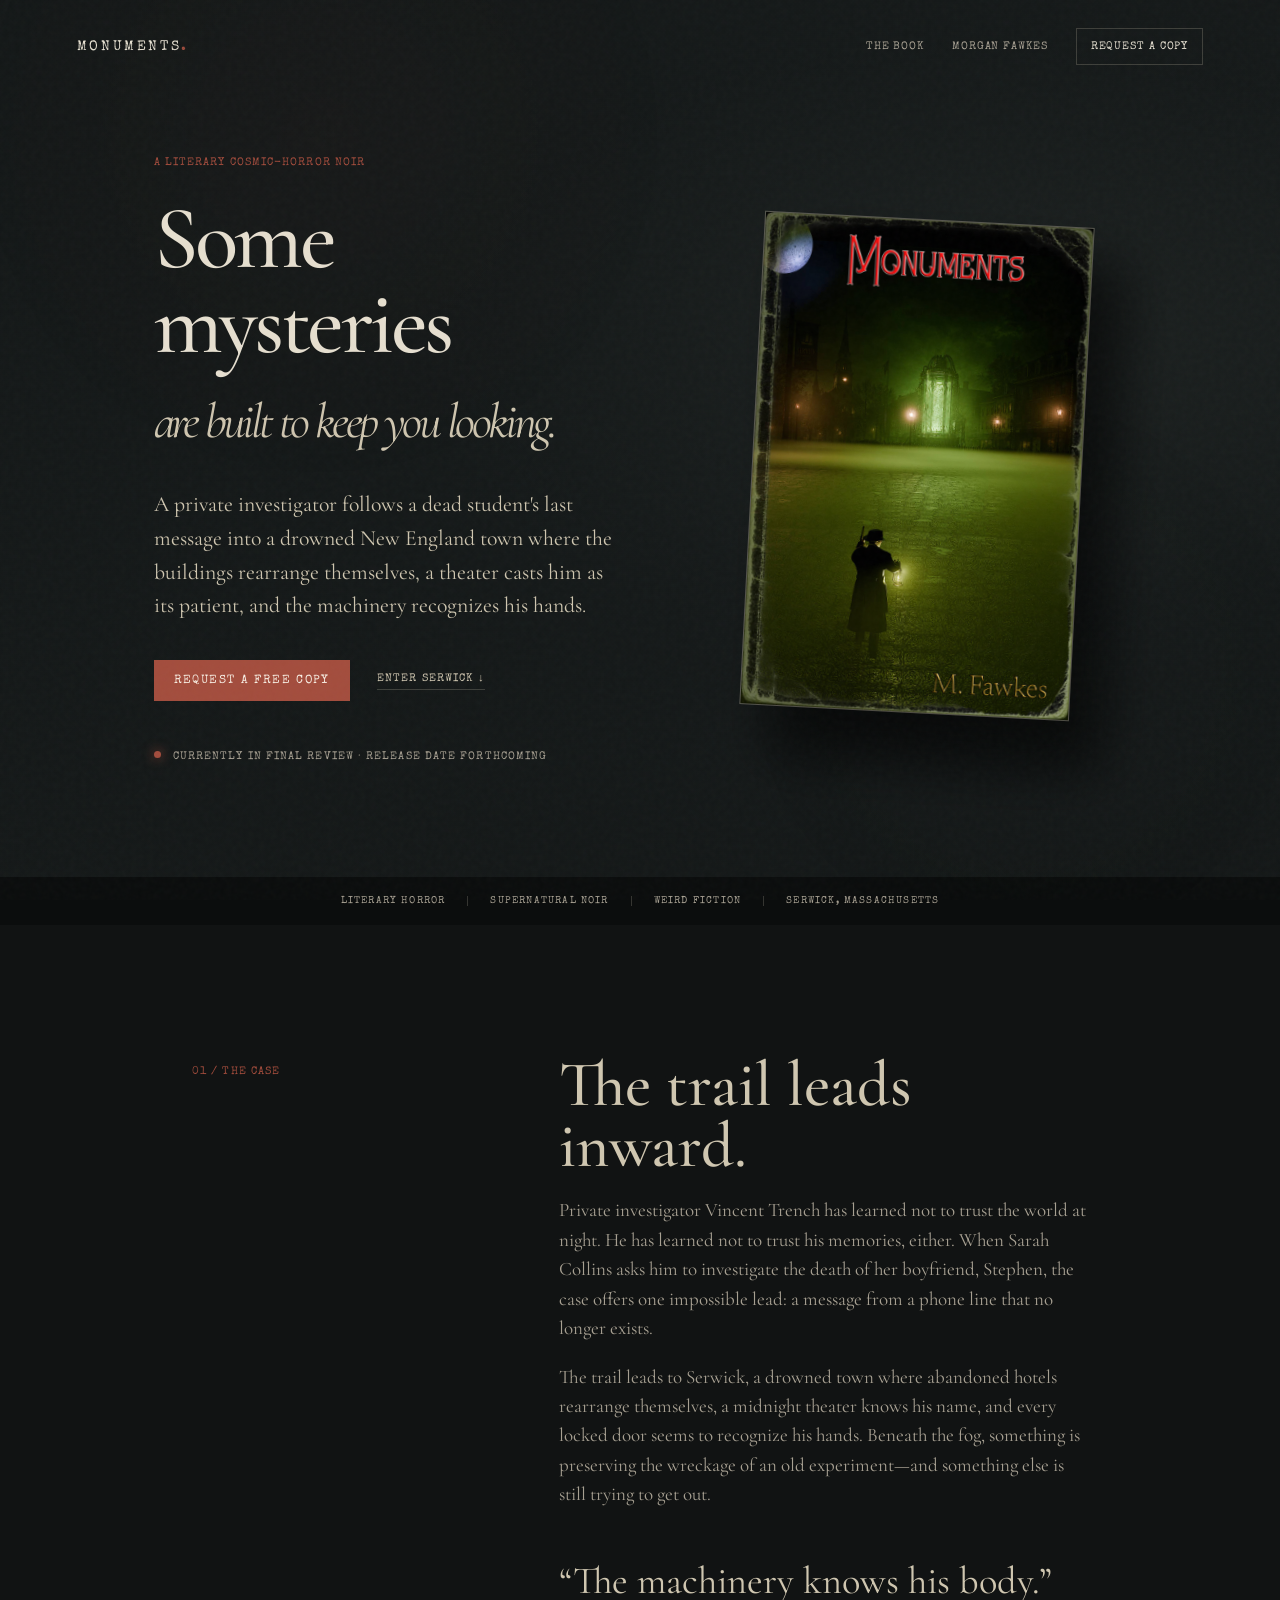
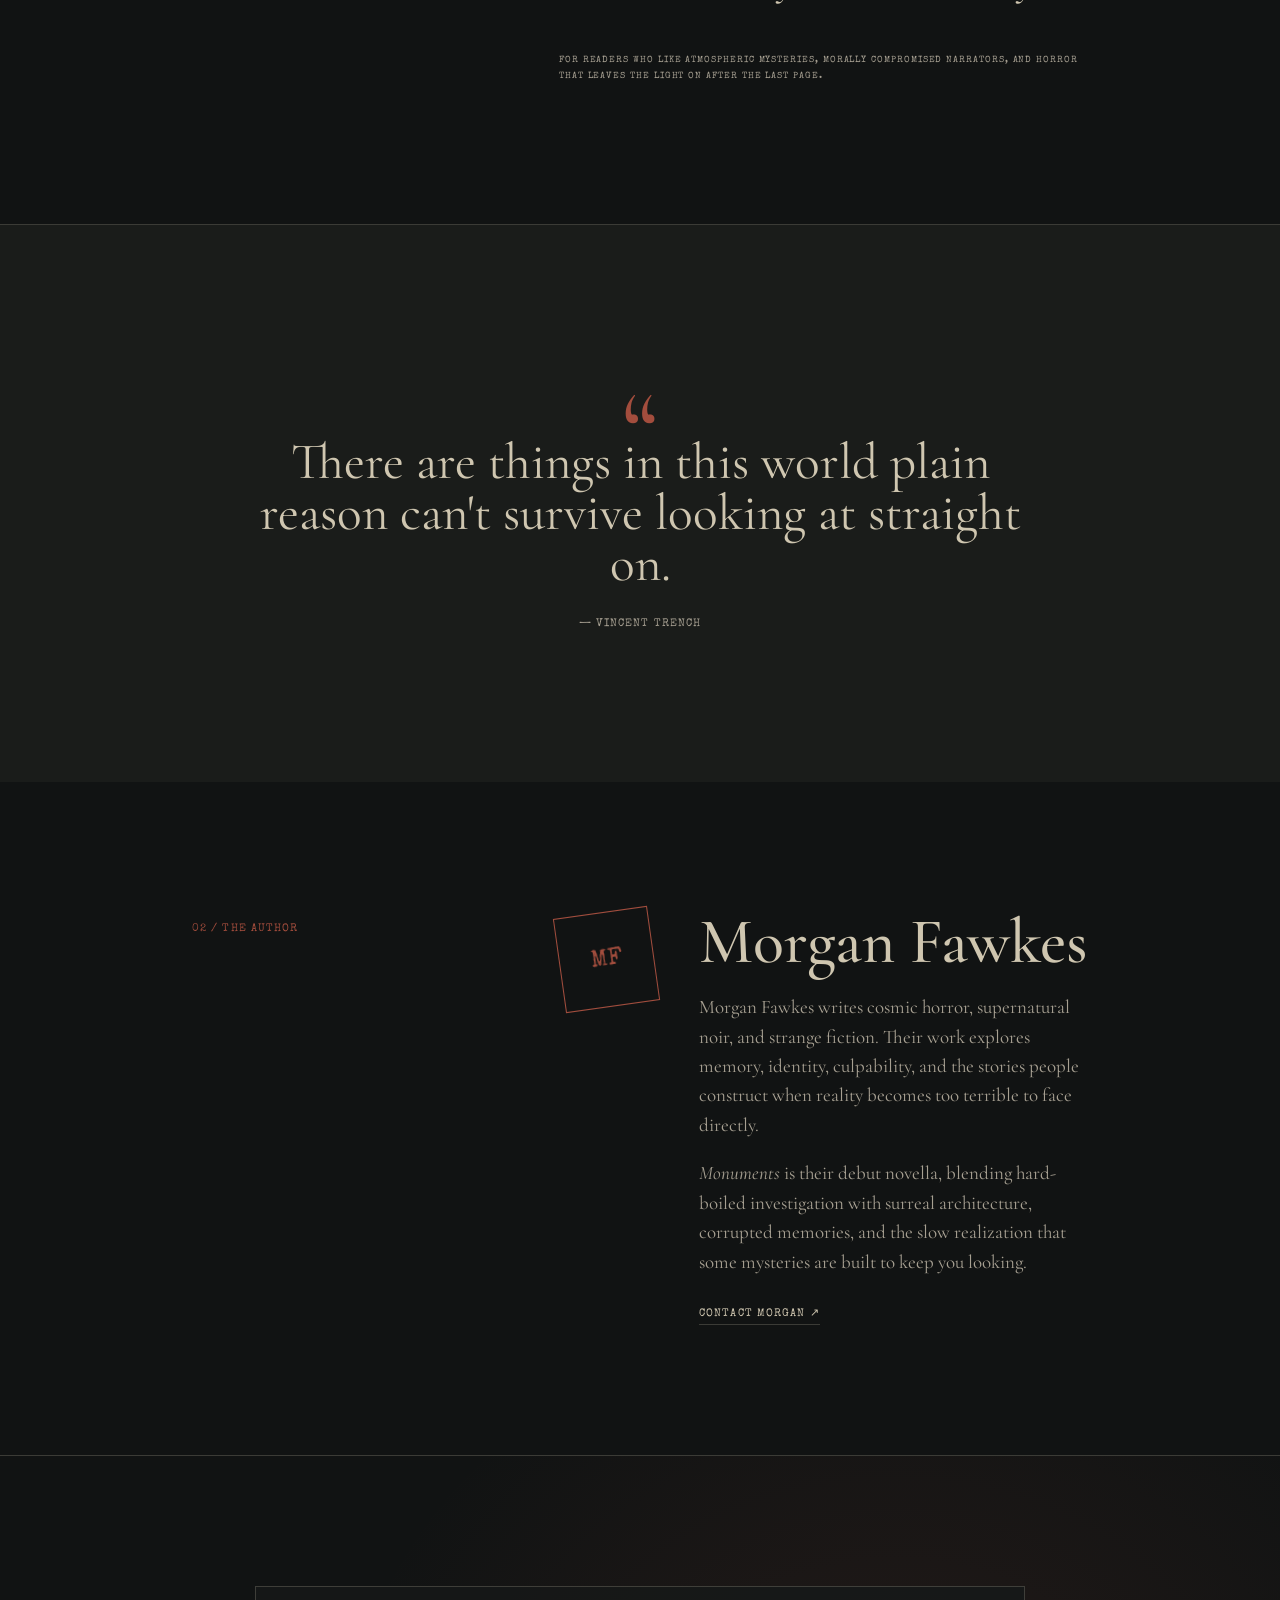
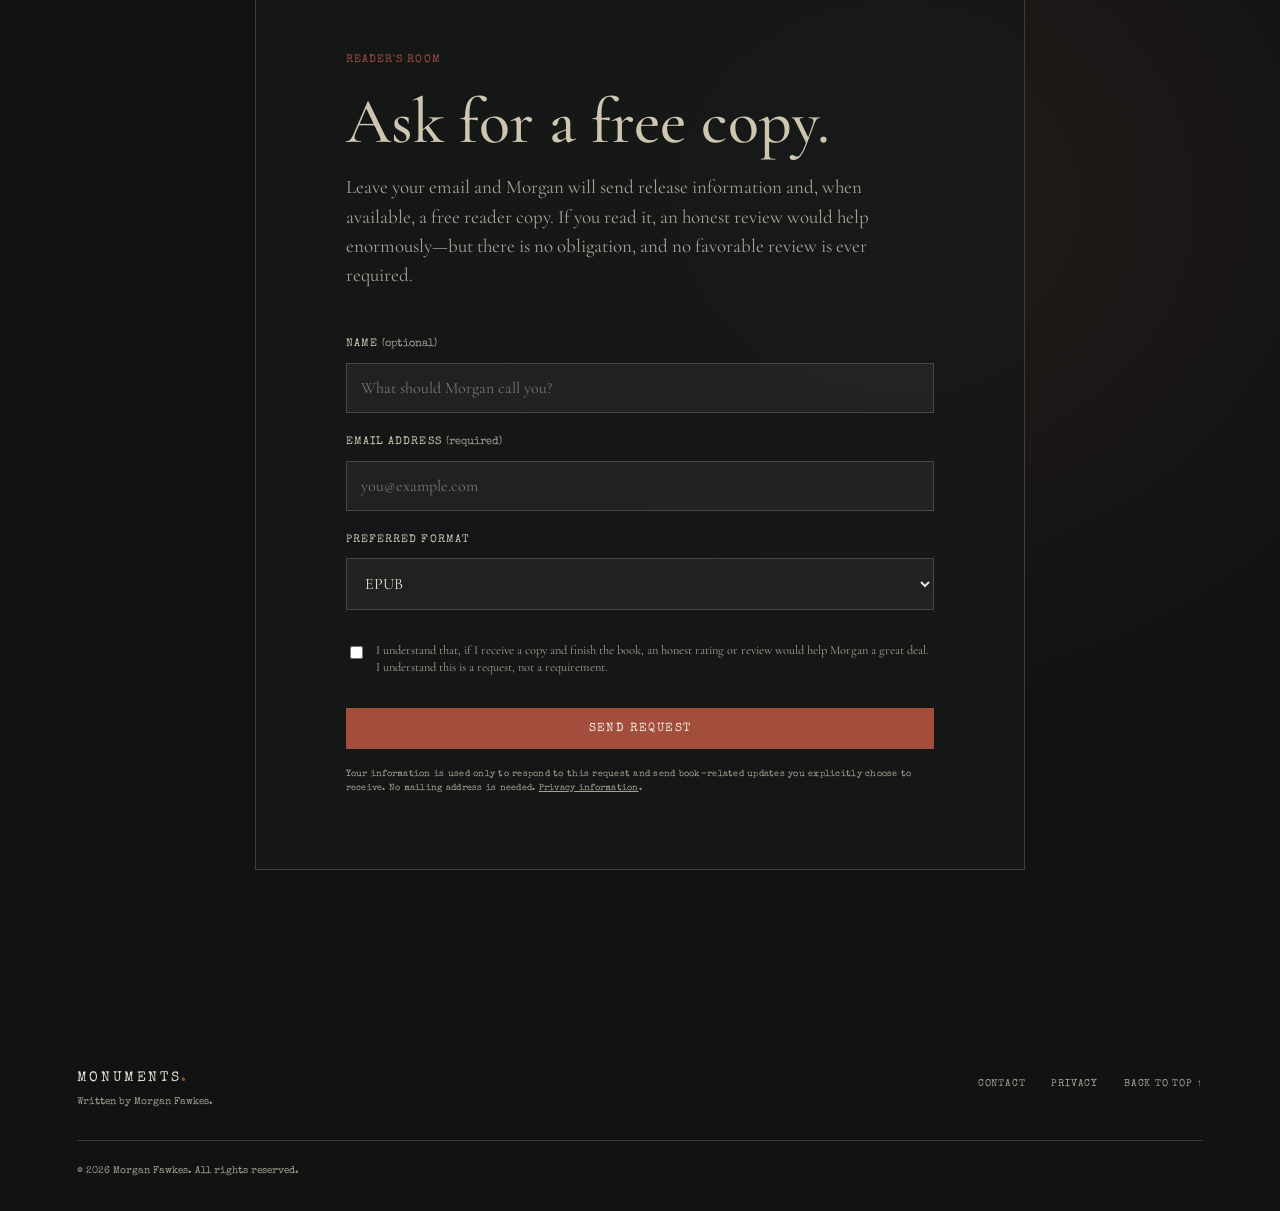
==== index.html @ 9735a394 "Launch Monuments author website with GitHub Pages deployment Add a themed static landing page, reade" ====
<!doctype html>
<html lang="en">
<head>
  <meta charset="utf-8">
  <meta name="viewport" content="width=device-width, initial-scale=1">
  <meta name="description" content="Monuments by Morgan Fawkes — a literary cosmic-horror noir about memory, culpability, and impossible places.">
  <meta name="author" content="Morgan Fawkes">
  <meta property="og:title" content="Monuments — Morgan Fawkes">
  <meta property="og:description" content="Some mysteries are built to keep you looking.">
  <meta property="og:type" content="website">
  <title>Monuments | Morgan Fawkes</title>
  <link rel="preconnect" href="https://fonts.googleapis.com">
  <link rel="preconnect" href="https://fonts.gstatic.com" crossorigin>
  <link href="https://fonts.googleapis.com/css2?family=Cormorant+Garamond:wght@400;500;600;700&family=Special+Elite&display=swap" rel="stylesheet">
  <link rel="stylesheet" href="styles.css">
</head>
<body>
  <div class="grain" aria-hidden="true"></div>
  <header class="site-header">
    <a class="wordmark" href="#top" aria-label="Monuments home">MONUMENTS<span>.</span></a>
    <nav aria-label="Main navigation">
      <a href="#book">The Book</a>
      <a href="#author">Morgan Fawkes</a>
      <a class="nav-cta" href="#copy">Request a Copy</a>
    </nav>
  </header>

  <main id="top">
    <section class="hero" aria-labelledby="hero-title">
      <div class="hero-copy">
        <p class="eyebrow">A literary cosmic-horror noir</p>
        <h1 id="hero-title">Some mysteries<br><em>are built to keep you looking.</em></h1>
        <p class="lede">A private investigator follows a dead student's last message into a drowned New England town where the buildings rearrange themselves, a theater casts him as its patient, and the machinery recognizes his hands.</p>
        <div class="hero-actions">
          <a class="button button-primary" href="#copy">Request a free copy</a>
          <a class="text-link" href="#book">Enter Serwick <span aria-hidden="true">↓</span></a>
        </div>
        <p class="status"><span class="status-dot"></span> Currently in final review · Release date forthcoming</p>
      </div>
      <div class="cover-wrap">
        <div class="cover-shadow"></div>
        <img class="real-cover" src="assets/monuments-cover.jpg" alt="Cover of Monuments by M. Fawkes">
      </div>
    </section>

    <section class="signal-strip" aria-label="Book details">
      <span>Literary horror</span><span>Supernatural noir</span><span>Weird fiction</span><span>Serwick, Massachusetts</span>
    </section>

    <section id="book" class="split-section book-section">
      <div class="section-label">01 / The case</div>
      <div class="section-content">
        <h2>The trail leads inward.</h2>
        <p>Private investigator Vincent Trench has learned not to trust the world at night. He has learned not to trust his memories, either. When Sarah Collins asks him to investigate the death of her boyfriend, Stephen, the case offers one impossible lead: a message from a phone line that no longer exists.</p>
        <p>The trail leads to Serwick, a drowned town where abandoned hotels rearrange themselves, a midnight theater knows his name, and every locked door seems to recognize his hands. Beneath the fog, something is preserving the wreckage of an old experiment—and something else is still trying to get out.</p>
        <blockquote>“The machinery knows his body.”</blockquote>
        <p class="small-note">For readers who like atmospheric mysteries, morally compromised narrators, and horror that leaves the light on after the last page.</p>
      </div>
    </section>

    <section class="quote-section" aria-label="A line from Monuments">
      <div class="quote-mark">“</div>
      <p>There are things in this world plain reason can't survive looking at straight on.</p>
      <div class="quote-credit">— Vincent Trench</div>
    </section>

    <section id="author" class="split-section author-section">
      <div class="section-label">02 / The author</div>
      <div class="section-content author-content">
        <div class="author-stamp" aria-hidden="true">MF</div>
        <div>
          <h2>Morgan Fawkes</h2>
          <p>Morgan Fawkes writes cosmic horror, supernatural noir, and strange fiction. Their work explores memory, identity, culpability, and the stories people construct when reality becomes too terrible to face directly.</p>
          <p><em>Monuments</em> is their debut novella, blending hard-boiled investigation with surreal architecture, corrupted memories, and the slow realization that some mysteries are built to keep you looking.</p>
          <a class="text-link" href="mailto:contact@monumentsbook.win">Contact Morgan <span aria-hidden="true">↗</span></a>
        </div>
      </div>
    </section>

    <section id="copy" class="copy-section" aria-labelledby="copy-title">
      <div class="copy-card">
        <p class="eyebrow">Reader's room</p>
        <h2 id="copy-title">Ask for a free copy.</h2>
        <p>Leave your email and Morgan will send release information and, when available, a free reader copy. If you read it, an honest review would help enormously—but there is no obligation, and no favorable review is ever required.</p>
        <form id="copy-form" action="https://formspree.io/f/mqpaqbje" method="POST">
          <input type="hidden" name="_subject" value="Monuments free copy request">
          <label for="name">Name <span>(optional)</span></label>
          <input id="name" name="name" type="text" autocomplete="name" placeholder="What should Morgan call you?">
          <label for="email">Email address <span>(required)</span></label>
          <input id="email" name="email" type="email" autocomplete="email" placeholder="you@example.com" required>
          <label for="format">Preferred format</label>
          <select id="format" name="preferred_format">
            <option value="epub">EPUB</option>
            <option value="kindle">Kindle/Amazon announcement</option>
            <option value="either">Either is fine</option>
          </select>
          <label class="checkbox-label"><input type="checkbox" name="review_acknowledgement" value="yes" required> <span>I understand that, if I receive a copy and finish the book, an honest rating or review would help Morgan a great deal. I understand this is a request, not a requirement.</span></label>
          <button class="button button-primary" type="submit">Send request</button>
          <p class="form-note">Your information is used only to respond to this request and send book-related updates you explicitly choose to receive. No mailing address is needed. <a href="privacy.html">Privacy information</a>.</p>
          <p class="form-success" id="form-success" role="status" hidden>Request received. Keep an eye on your inbox.</p>
          <p class="form-error" id="form-error" role="alert" hidden>Something went wrong. Please try again or email Morgan directly.</p>
        </form>
      </div>
    </section>
  </main>

  <footer class="site-footer">
    <div><span class="wordmark">MONUMENTS<span>.</span></span><p>Written by Morgan Fawkes.</p></div>
    <div class="footer-links"><a href="mailto:contact@monumentsbook.win">Contact</a><a href="privacy.html">Privacy</a><a href="#top">Back to top ↑</a></div>
    <p class="copyright">© 2026 Morgan Fawkes. All rights reserved.</p>
  </footer>
  <script src="script.js"></script>
</body>
</html>
---- styles.css ----
:root {
  --ink: #e7e1d2;
  --muted: #a7a092;
  --paper: #cfc6b0;
  --night: #111313;
  --deep: #171b1b;
  --rust: #a34d3d;
  --line: rgba(207, 198, 176, .22);
  --serif: 'Cormorant Garamond', Georgia, serif;
  --type: 'Special Elite', 'Courier New', monospace;
}

* { box-sizing: border-box; }
html { scroll-behavior: smooth; }
body { margin: 0; color: var(--ink); background: var(--night); font-family: var(--serif); font-size: 19px; line-height: 1.55; }
body::before { content: ''; position: fixed; inset: 0; pointer-events: none; opacity: .15; background: radial-gradient(circle at 25% 15%, rgba(163,77,61,.18), transparent 32%), radial-gradient(circle at 80% 75%, rgba(134,145,126,.12), transparent 28%); }
.grain { position: fixed; z-index: 5; inset: 0; pointer-events: none; opacity: .035; background-image: url("data:image/svg+xml,%3Csvg viewBox='0 0 180 180' xmlns='http://www.w3.org/2000/svg'%3E%3Cfilter id='n'%3E%3CfeTurbulence type='fractalNoise' baseFrequency='.9' numOctaves='3' stitchTiles='stitch'/%3E%3C/filter%3E%3Crect width='100%25' height='100%25' filter='url(%23n)' opacity='.75'/%3E%3C/svg%3E"); }
.site-header { position: absolute; z-index: 2; top: 0; left: 0; right: 0; display: flex; justify-content: space-between; align-items: center; padding: 28px 6vw; }
.wordmark { color: var(--ink); font-family: var(--type); font-size: .9rem; letter-spacing: .18em; text-decoration: none; }
.wordmark span { color: var(--rust); }
nav { display: flex; align-items: center; gap: 28px; font-family: var(--type); font-size: .7rem; letter-spacing: .08em; text-transform: uppercase; }
a { color: inherit; }
nav a, .footer-links a { text-decoration: none; color: var(--muted); transition: color .2s ease; }
nav a:hover, .footer-links a:hover, .text-link:hover { color: var(--ink); }
.nav-cta { border: 1px solid var(--line); padding: 9px 14px; color: var(--ink) !important; }
.hero { min-height: 780px; display: grid; grid-template-columns: 1.05fr .95fr; align-items: center; gap: 7vw; padding: 155px 12vw 100px; background: linear-gradient(110deg, rgba(21,25,25,.98), rgba(21,25,25,.78)), radial-gradient(ellipse at 75% 38%, #48504a 0%, #171b1b 38%, #111313 72%); }
.hero-copy { max-width: 680px; }
.eyebrow, .section-label, .status, .cover-top, .cover-author, .quote-credit, .small-note, label, .form-note { font-family: var(--type); text-transform: uppercase; letter-spacing: .1em; font-size: .68rem; }
.eyebrow { color: var(--rust); margin: 0 0 24px; }
h1, h2 { font-weight: 500; line-height: .95; margin: 0; }
h1 { font-size: clamp(3.8rem, 7vw, 7.5rem); letter-spacing: -.04em; }
h1 em { color: var(--paper); font-size: .55em; display: inline-block; margin-top: .2em; font-weight: 400; }
.lede { color: var(--paper); font-size: clamp(1.15rem, 1.7vw, 1.42rem); max-width: 590px; margin: 37px 0; }
.hero-actions { display: flex; gap: 27px; align-items: center; }
.button { display: inline-block; border: 0; cursor: pointer; font: .72rem var(--type); letter-spacing: .12em; text-transform: uppercase; padding: 15px 20px; text-decoration: none; transition: transform .2s, background .2s; }
.button:hover { transform: translateY(-2px); }
.button-primary { background: var(--rust); color: #f8eee3; }
.button-primary:hover { background: #bd5c49; }
.text-link { color: var(--paper); font: .7rem var(--type); letter-spacing: .1em; text-decoration: none; text-transform: uppercase; border-bottom: 1px solid var(--line); padding-bottom: 5px; }
.status { color: var(--muted); margin-top: 48px; }
.status-dot { width: 7px; height: 7px; display: inline-block; margin: 0 8px 1px 0; border-radius: 50%; background: var(--rust); box-shadow: 0 0 12px var(--rust); }
.cover-wrap { position: relative; justify-self: center; width: min(330px, 80%); transform: rotate(3deg); }
.cover-shadow { position: absolute; inset: 7% -10% -10% 10%; background: #000; filter: blur(28px); opacity: .65; }
.real-cover { position: relative; display: block; width: 100%; height: auto; border: 1px solid rgba(207,198,176,.35); box-shadow: inset 0 0 0 7px rgba(17,19,19,.32); }
.book-cover { position: relative; aspect-ratio: 2 / 3; display: flex; flex-direction: column; align-items: center; padding: 34px 20px; overflow: hidden; color: #bfb39b; background: linear-gradient(160deg, #434d47, #111616 55%, #191212); border: 1px solid rgba(207,198,176,.35); box-shadow: inset 0 0 0 7px rgba(17,19,19,.32); }
.cover-top { font-size: .48rem; color: #a99c82; text-align: center; }
.cover-symbol { position: relative; width: 54%; aspect-ratio: 1; margin: auto; opacity: .75; }
.cover-symbol::before, .cover-symbol::after, .cover-symbol span, .cover-symbol i, .cover-symbol b { content: ''; position: absolute; display: block; border: 1px solid #a34d3d; }
.cover-symbol::before { width: 70%; height: 70%; top: 12%; left: 15%; transform: rotate(45deg); }
.cover-symbol::after { width: 84%; height: 26%; top: 38%; left: 8%; transform: rotate(-33deg); }
.cover-symbol span { width: 15%; height: 112%; left: 42%; top: -5%; transform: rotate(25deg); }
.cover-symbol i { width: 52%; height: 1px; left: 24%; top: 50%; transform: rotate(71deg); }
.cover-symbol b { width: 10%; height: 10%; border-radius: 50%; left: 43%; top: 44%; background: #a34d3d; }
.cover-title { font-family: var(--type); font-size: clamp(1.45rem, 4vw, 2rem); letter-spacing: .15em; text-align: center; }
.cover-rule { width: 54%; border-top: 1px solid #a34d3d; margin: 17px 0; }
.cover-author { font-size: .58rem; }
.signal-strip { display: flex; flex-wrap: wrap; justify-content: center; gap: 0; padding: 19px 6vw; color: var(--muted); background: #0b0d0d; font: .62rem var(--type); letter-spacing: .12em; text-transform: uppercase; }
.signal-strip span { padding: 0 22px; border-right: 1px solid var(--line); }
.signal-strip span:last-child { border: 0; }
.split-section { display: grid; grid-template-columns: 1fr 2fr; gap: 8vw; padding: 130px 15vw; border-bottom: 1px solid var(--line); }
.section-label { color: var(--rust); padding-top: 9px; }
h2 { font-size: clamp(2.8rem, 5vw, 5.4rem); color: var(--paper); }
.section-content { max-width: 720px; }
.section-content p { color: var(--muted); max-width: 650px; }
blockquote { color: var(--paper); font-size: clamp(1.7rem, 3vw, 3rem); line-height: 1.05; margin: 52px 0; max-width: 620px; }
.small-note { color: var(--muted) !important; font-size: .58rem !important; line-height: 1.7; }
.quote-section { padding: 150px 20vw; text-align: center; background: #1a1c1a; }
.quote-mark { color: var(--rust); font-size: 7rem; height: 62px; line-height: 1; }
.quote-section p { max-width: 800px; margin: 0 auto 25px; color: var(--paper); font-size: clamp(2rem, 4vw, 4rem); line-height: 1; }
.quote-credit { color: var(--muted); }
.author-content { display: flex; gap: 45px; align-items: flex-start; }
.author-stamp { flex: 0 0 auto; width: 95px; height: 95px; border: 1px solid var(--rust); color: var(--rust); display: grid; place-items: center; font: 1.5rem var(--type); transform: rotate(-8deg); }
.copy-section { padding: 130px 15vw; background: radial-gradient(ellipse at 70% 30%, rgba(163,77,61,.13), transparent 45%); }
.copy-card { max-width: 770px; margin: auto; padding: 65px clamp(25px, 7vw, 90px); border: 1px solid var(--line); background: rgba(22,25,25,.84); }
.copy-card > p:not(.eyebrow) { color: var(--muted); }
form { display: grid; gap: 10px; margin-top: 35px; }
label { color: var(--paper); margin-top: 11px; }
label span { color: var(--muted); text-transform: none; letter-spacing: 0; }
input, select { width: 100%; padding: 14px; border: 1px solid var(--line); color: var(--ink); background: rgba(207,198,176,.06); font: 1rem var(--serif); }
input:focus, select:focus { outline: 2px solid var(--rust); outline-offset: 2px; }
.checkbox-label { display: flex; gap: 10px; align-items: flex-start; margin: 22px 0; font: .78rem var(--serif); line-height: 1.35; letter-spacing: 0; text-transform: none; color: var(--muted); }
.checkbox-label input { width: auto; margin-top: 4px; accent-color: var(--rust); }
.form-note { color: var(--muted); font-size: .54rem; text-transform: none; letter-spacing: .03em; line-height: 1.6; }
.form-success { color: #a5c39e; }
.form-error { color: #dc8877; }
.site-footer { display: grid; grid-template-columns: 1fr auto; gap: 25px; padding: 60px 6vw 35px; color: var(--muted); }
.site-footer p { margin: 8px 0 0; font: .62rem var(--type); }
.footer-links { display: flex; gap: 26px; align-items: center; font: .62rem var(--type); text-transform: uppercase; letter-spacing: .08em; }
.copyright { grid-column: 1 / -1; padding-top: 25px; border-top: 1px solid var(--line); }
@media (max-width: 760px) { body { font-size: 17px; } .site-header { padding: 23px 6vw; } nav a:not(.nav-cta) { display: none; } .hero { display: flex; flex-direction: column; align-items: flex-start; padding: 130px 8vw 80px; min-height: 0; } .hero-copy { order: 1; } .cover-wrap { order: 2; align-self: center; width: min(280px, 75%); margin-top: 45px; } .hero-actions { align-items: flex-start; flex-direction: column; } .signal-strip { gap: 13px 0; } .signal-strip span { padding: 0 12px; } .split-section { display: block; padding: 80px 9vw; } .section-label { margin-bottom: 35px; } .quote-section { padding: 100px 9vw; } .author-content { gap: 25px; } .copy-section { padding: 80px 7vw; } .copy-card { padding: 45px 22px; } .site-footer { display: block; } .footer-links { margin-top: 30px; } .copyright { margin-top: 30px !important; } }
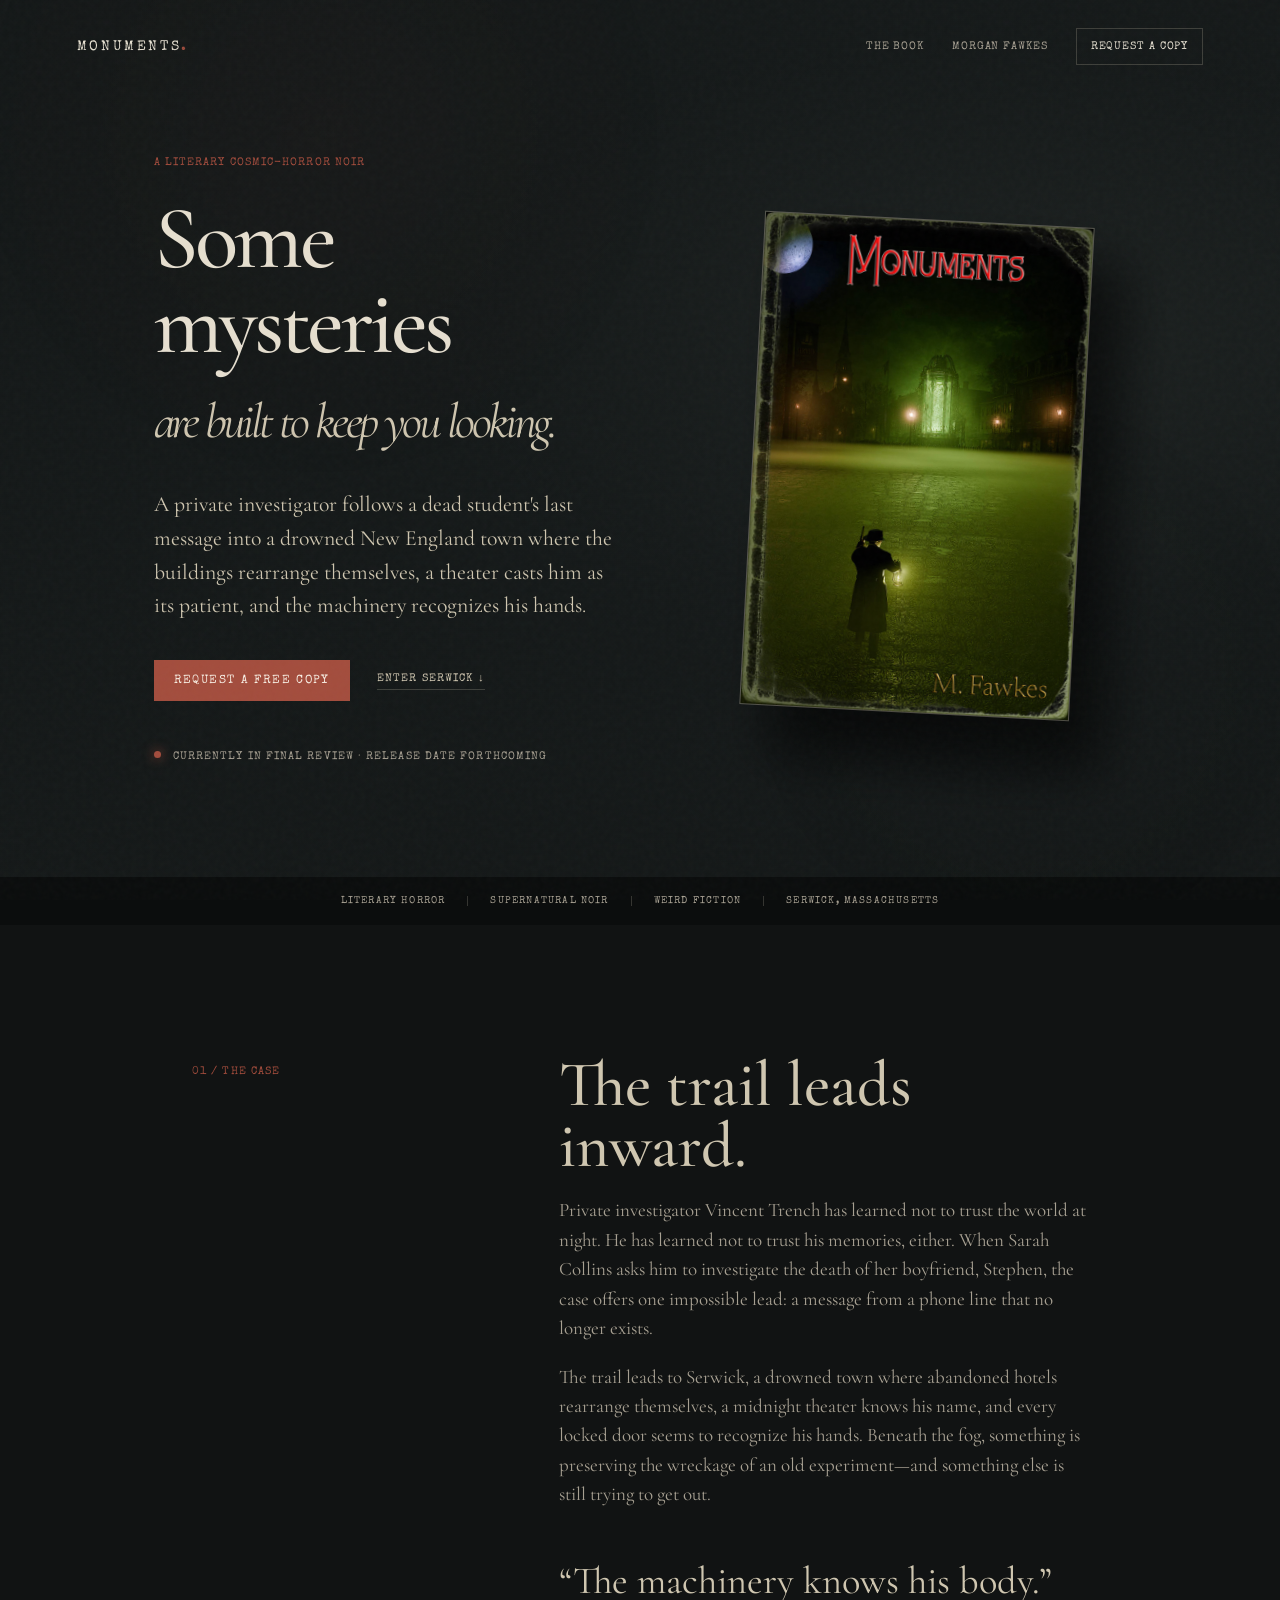
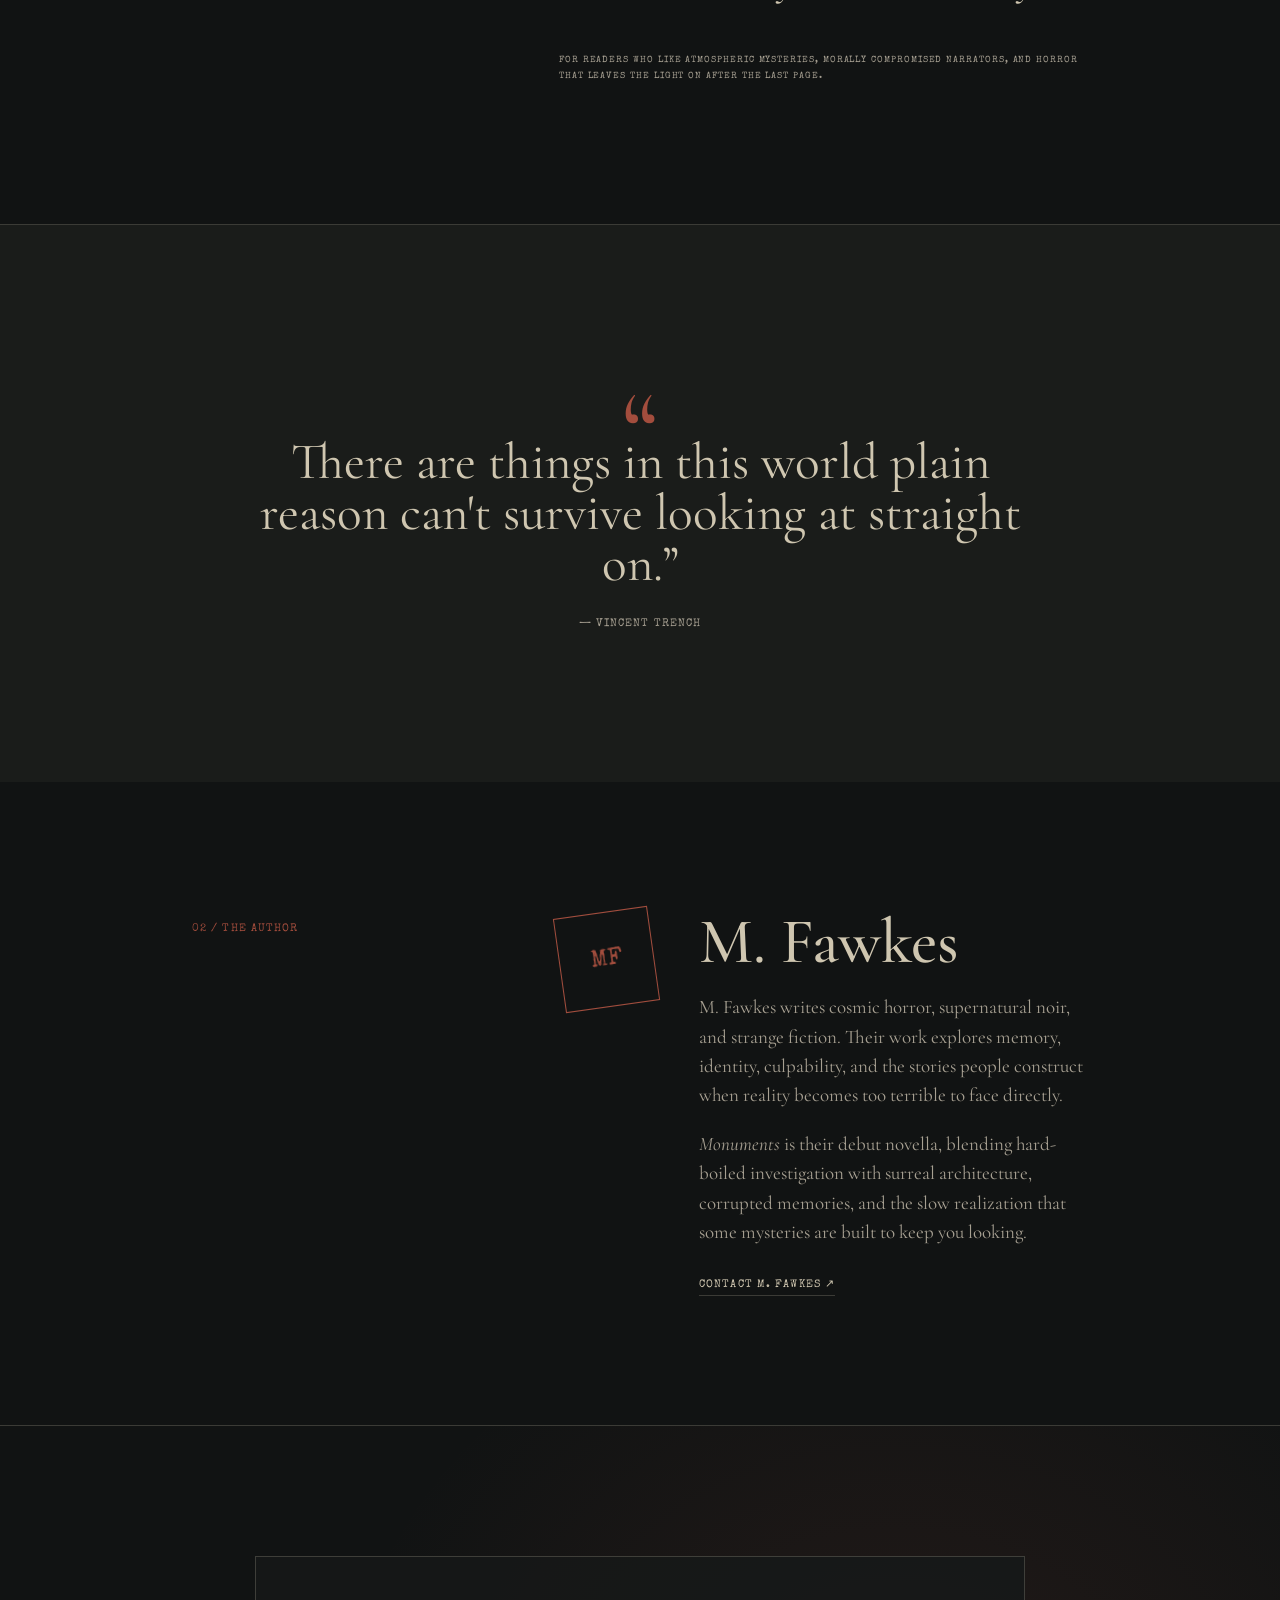
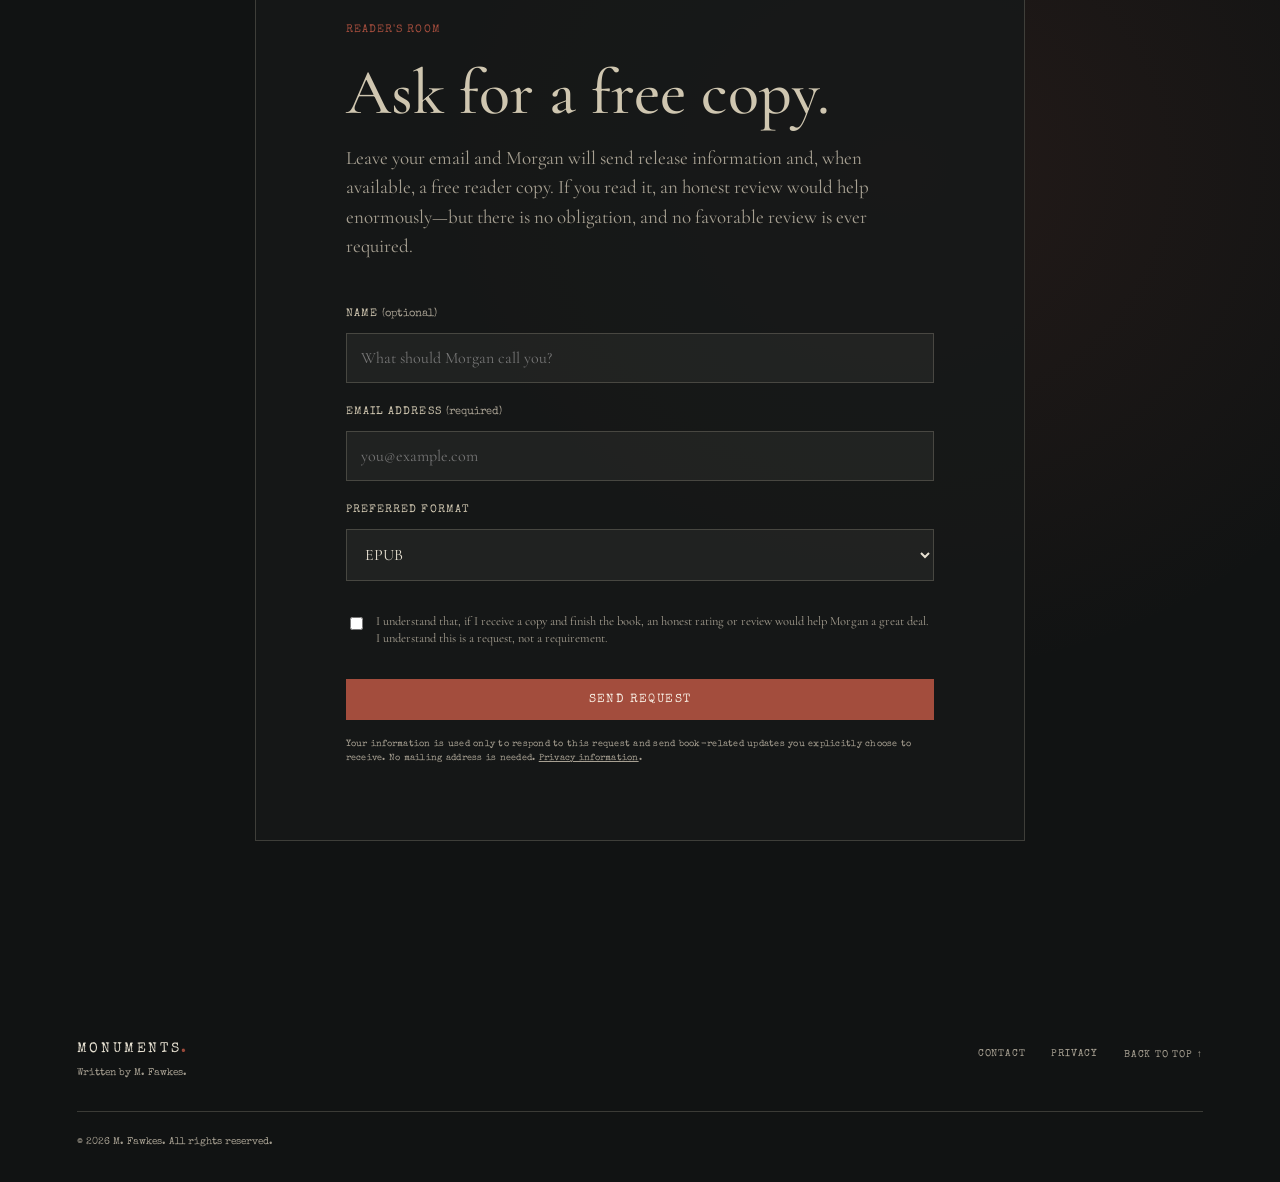
==== commit 724fa8f5: "Align site branding with M. Fawkes and finalize contact metadata Use the chosen public pen name cons" ====
--- a/index.html
+++ b/index.html
@@ -4,11 +4,14 @@
   <meta charset="utf-8">
   <meta name="viewport" content="width=device-width, initial-scale=1">
   <meta name="description" content="Monuments by Morgan Fawkes — a literary cosmic-horror noir about memory, culpability, and impossible places.">
-  <meta name="author" content="Morgan Fawkes">
+  <meta name="author" content="M. Fawkes">
   <meta property="og:title" content="Monuments — Morgan Fawkes">
   <meta property="og:description" content="Some mysteries are built to keep you looking.">
   <meta property="og:type" content="website">
-  <title>Monuments | Morgan Fawkes</title>
+  <meta property="og:image" content="https://monumentsbook.win/assets/monuments-cover.jpg">
+  <meta name="twitter:card" content="summary_large_image">
+  <meta name="twitter:image" content="https://monumentsbook.win/assets/monuments-cover.jpg">
+  <title>Monuments | M. Fawkes</title>
   <link rel="preconnect" href="https://fonts.googleapis.com">
   <link rel="preconnect" href="https://fonts.gstatic.com" crossorigin>
   <link href="https://fonts.googleapis.com/css2?family=Cormorant+Garamond:wght@400;500;600;700&family=Special+Elite&display=swap" rel="stylesheet">
@@ -60,7 +63,7 @@
 
     <section class="quote-section" aria-label="A line from Monuments">
       <div class="quote-mark">“</div>
-      <p>There are things in this world plain reason can't survive looking at straight on.</p>
+      <p>There are things in this world plain reason can't survive looking at straight on.”</p>
       <div class="quote-credit">— Vincent Trench</div>
     </section>
 
@@ -69,10 +72,10 @@
       <div class="section-content author-content">
         <div class="author-stamp" aria-hidden="true">MF</div>
         <div>
-          <h2>Morgan Fawkes</h2>
-          <p>Morgan Fawkes writes cosmic horror, supernatural noir, and strange fiction. Their work explores memory, identity, culpability, and the stories people construct when reality becomes too terrible to face directly.</p>
+          <h2>M. Fawkes</h2>
+          <p>M. Fawkes writes cosmic horror, supernatural noir, and strange fiction. Their work explores memory, identity, culpability, and the stories people construct when reality becomes too terrible to face directly.</p>
           <p><em>Monuments</em> is their debut novella, blending hard-boiled investigation with surreal architecture, corrupted memories, and the slow realization that some mysteries are built to keep you looking.</p>
-          <a class="text-link" href="mailto:contact@monumentsbook.win">Contact Morgan <span aria-hidden="true">↗</span></a>
+          <a class="text-link" href="mailto:Fawkesrolledacrit@gmail.com">Contact M. Fawkes <span aria-hidden="true">↗</span></a>
         </div>
       </div>
     </section>
@@ -105,9 +108,9 @@
   </main>
 
   <footer class="site-footer">
-    <div><span class="wordmark">MONUMENTS<span>.</span></span><p>Written by Morgan Fawkes.</p></div>
-    <div class="footer-links"><a href="mailto:contact@monumentsbook.win">Contact</a><a href="privacy.html">Privacy</a><a href="#top">Back to top ↑</a></div>
-    <p class="copyright">© 2026 Morgan Fawkes. All rights reserved.</p>
+    <div><span class="wordmark">MONUMENTS<span>.</span></span><p>Written by M. Fawkes.</p></div>
+    <div class="footer-links"><a href="mailto:Fawkesrolledacrit@gmail.com">Contact</a><a href="privacy.html">Privacy</a><a href="#top">Back to top ↑</a></div>
+    <p class="copyright">© 2026 M. Fawkes. All rights reserved.</p>
   </footer>
   <script src="script.js"></script>
 </body>
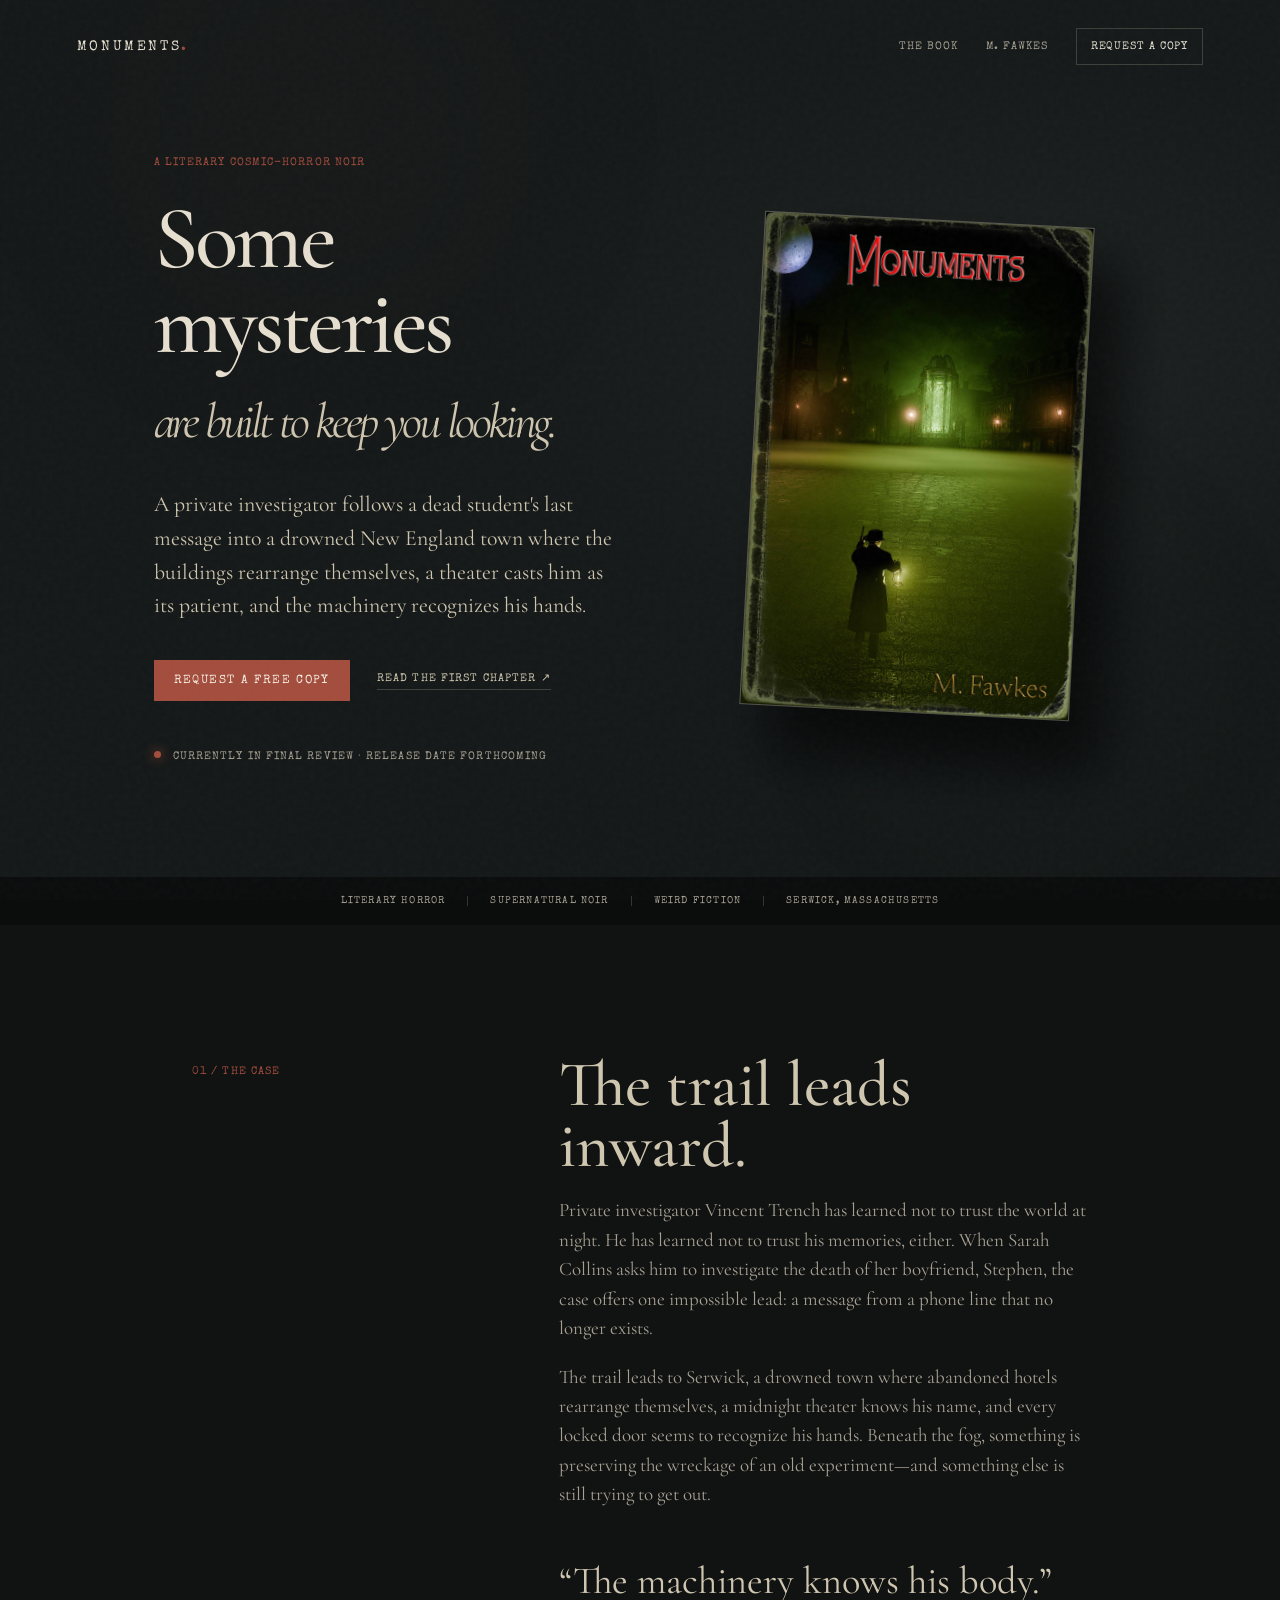
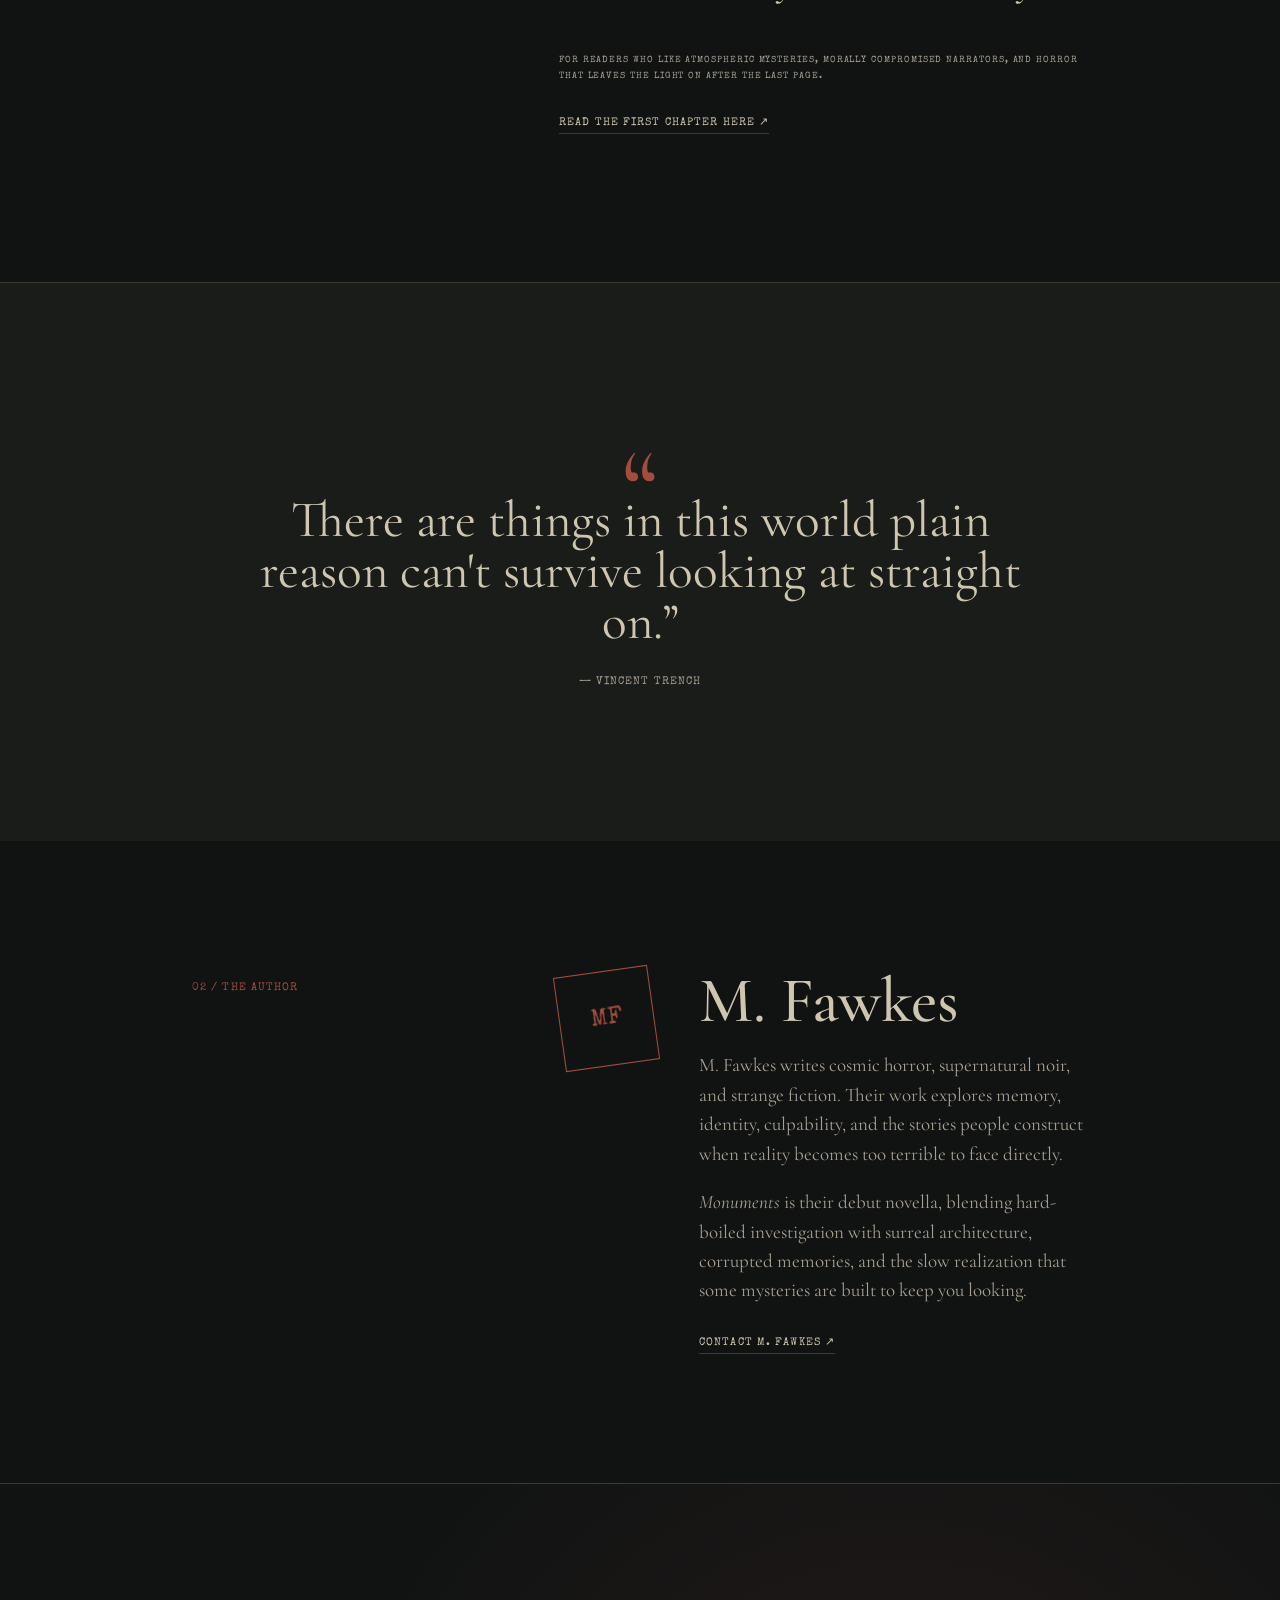
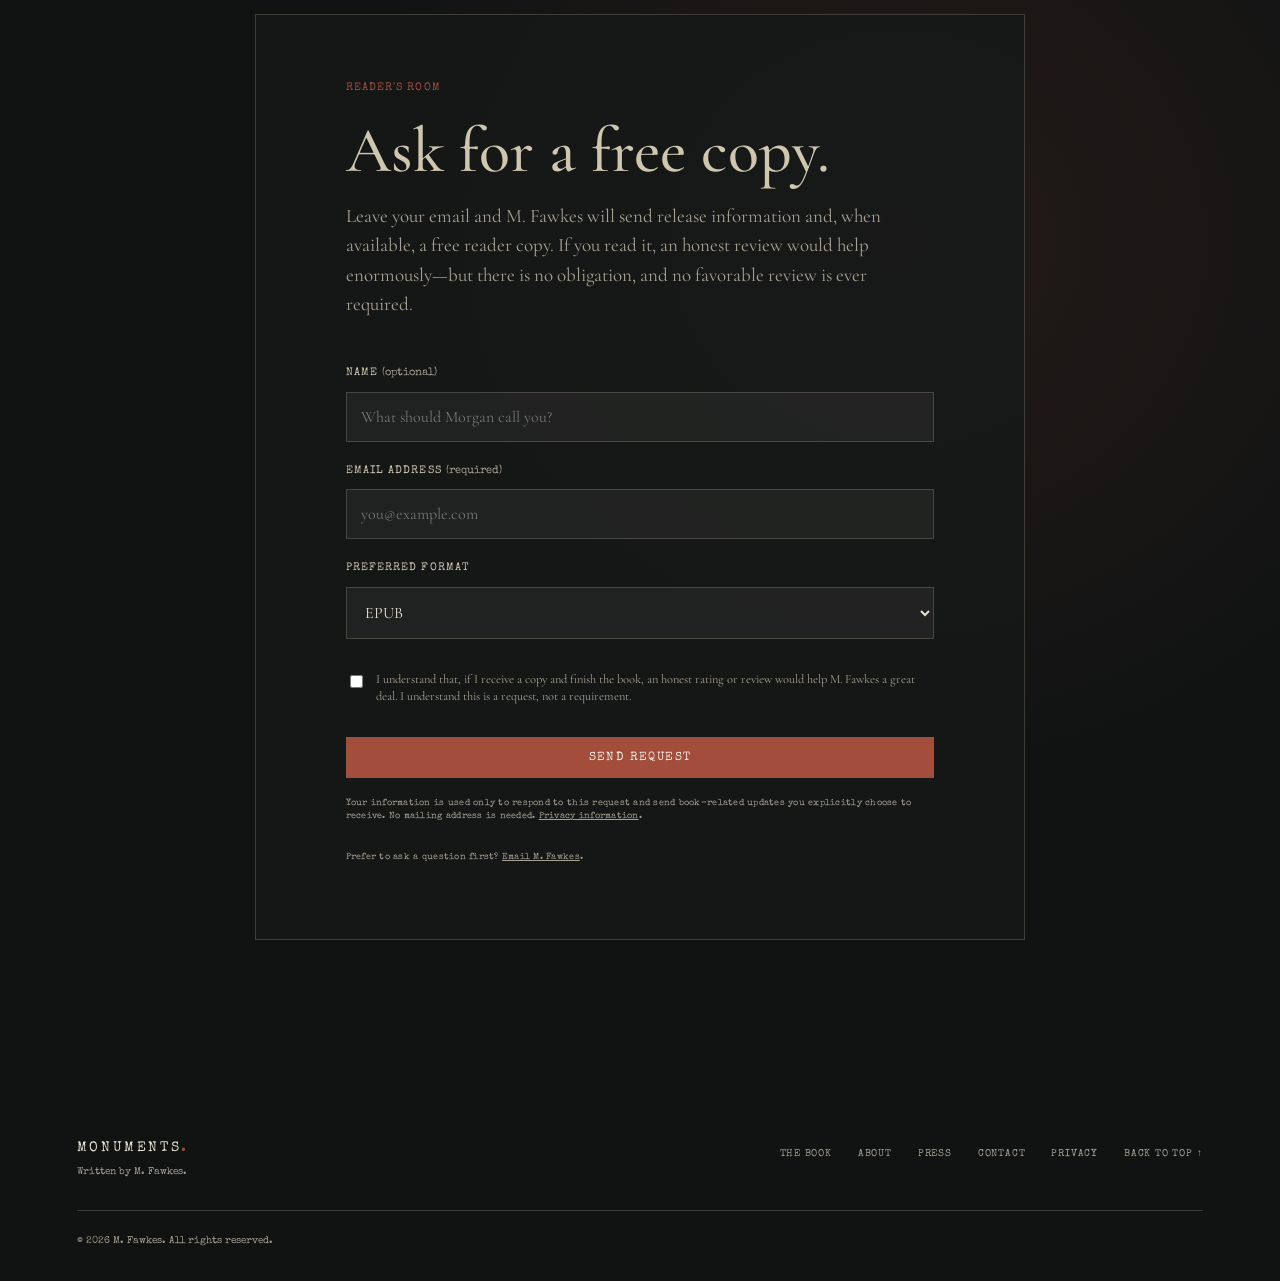
==== commit 918af167: "Expand Monuments site with SEO pages and chapter preview Add dedicated book, author, press, and firs" ====
--- a/index.html
+++ b/index.html
@@ -3,9 +3,9 @@
 <head>
   <meta charset="utf-8">
   <meta name="viewport" content="width=device-width, initial-scale=1">
-  <meta name="description" content="Monuments by Morgan Fawkes — a literary cosmic-horror noir about memory, culpability, and impossible places.">
+  <meta name="description" content="Monuments by M. Fawkes — a literary cosmic-horror noir novella about memory, culpability, and impossible places.">
   <meta name="author" content="M. Fawkes">
-  <meta property="og:title" content="Monuments — Morgan Fawkes">
+  <meta property="og:title" content="Monuments — M. Fawkes">
   <meta property="og:description" content="Some mysteries are built to keep you looking.">
   <meta property="og:type" content="website">
   <meta property="og:image" content="https://monumentsbook.win/assets/monuments-cover.jpg">
@@ -22,8 +22,8 @@
   <header class="site-header">
     <a class="wordmark" href="#top" aria-label="Monuments home">MONUMENTS<span>.</span></a>
     <nav aria-label="Main navigation">
-      <a href="#book">The Book</a>
-      <a href="#author">Morgan Fawkes</a>
+      <a href="the-book.html">The Book</a>
+      <a href="about.html">M. Fawkes</a>
       <a class="nav-cta" href="#copy">Request a Copy</a>
     </nav>
   </header>
@@ -36,7 +36,7 @@
         <p class="lede">A private investigator follows a dead student's last message into a drowned New England town where the buildings rearrange themselves, a theater casts him as its patient, and the machinery recognizes his hands.</p>
         <div class="hero-actions">
           <a class="button button-primary" href="#copy">Request a free copy</a>
-          <a class="text-link" href="#book">Enter Serwick <span aria-hidden="true">↓</span></a>
+          <a class="text-link" href="sample.html">Read the first chapter <span aria-hidden="true">↗</span></a>
         </div>
         <p class="status"><span class="status-dot"></span> Currently in final review · Release date forthcoming</p>
       </div>
@@ -58,6 +58,7 @@
         <p>The trail leads to Serwick, a drowned town where abandoned hotels rearrange themselves, a midnight theater knows his name, and every locked door seems to recognize his hands. Beneath the fog, something is preserving the wreckage of an old experiment—and something else is still trying to get out.</p>
         <blockquote>“The machinery knows his body.”</blockquote>
         <p class="small-note">For readers who like atmospheric mysteries, morally compromised narrators, and horror that leaves the light on after the last page.</p>
+        <p><a class="text-link" href="sample.html">Read the first chapter here <span aria-hidden="true">↗</span></a></p>
       </div>
     </section>
 
@@ -84,7 +85,7 @@
       <div class="copy-card">
         <p class="eyebrow">Reader's room</p>
         <h2 id="copy-title">Ask for a free copy.</h2>
-        <p>Leave your email and Morgan will send release information and, when available, a free reader copy. If you read it, an honest review would help enormously—but there is no obligation, and no favorable review is ever required.</p>
+        <p>Leave your email and M. Fawkes will send release information and, when available, a free reader copy. If you read it, an honest review would help enormously—but there is no obligation, and no favorable review is ever required.</p>
         <form id="copy-form" action="https://formspree.io/f/mqpaqbje" method="POST">
           <input type="hidden" name="_subject" value="Monuments free copy request">
           <label for="name">Name <span>(optional)</span></label>
@@ -97,11 +98,12 @@
             <option value="kindle">Kindle/Amazon announcement</option>
             <option value="either">Either is fine</option>
           </select>
-          <label class="checkbox-label"><input type="checkbox" name="review_acknowledgement" value="yes" required> <span>I understand that, if I receive a copy and finish the book, an honest rating or review would help Morgan a great deal. I understand this is a request, not a requirement.</span></label>
+          <label class="checkbox-label"><input type="checkbox" name="review_acknowledgement" value="yes" required> <span>I understand that, if I receive a copy and finish the book, an honest rating or review would help M. Fawkes a great deal. I understand this is a request, not a requirement.</span></label>
           <button class="button button-primary" type="submit">Send request</button>
           <p class="form-note">Your information is used only to respond to this request and send book-related updates you explicitly choose to receive. No mailing address is needed. <a href="privacy.html">Privacy information</a>.</p>
+          <p class="form-note">Prefer to ask a question first? <a href="mailto:Fawkesrolledacrit@gmail.com">Email M. Fawkes</a>.</p>
           <p class="form-success" id="form-success" role="status" hidden>Request received. Keep an eye on your inbox.</p>
-          <p class="form-error" id="form-error" role="alert" hidden>Something went wrong. Please try again or email Morgan directly.</p>
+          <p class="form-error" id="form-error" role="alert" hidden>Something went wrong. Please try again or email M. Fawkes directly.</p>
         </form>
       </div>
     </section>
@@ -109,7 +111,7 @@
 
   <footer class="site-footer">
     <div><span class="wordmark">MONUMENTS<span>.</span></span><p>Written by M. Fawkes.</p></div>
-    <div class="footer-links"><a href="mailto:Fawkesrolledacrit@gmail.com">Contact</a><a href="privacy.html">Privacy</a><a href="#top">Back to top ↑</a></div>
+    <div class="footer-links"><a href="the-book.html">The book</a><a href="about.html">About</a><a href="press.html">Press</a><a href="mailto:Fawkesrolledacrit@gmail.com">Contact</a><a href="privacy.html">Privacy</a><a href="#top">Back to top ↑</a></div>
     <p class="copyright">© 2026 M. Fawkes. All rights reserved.</p>
   </footer>
   <script src="script.js"></script>
--- a/styles.css
+++ b/styles.css
@@ -1,3 +1,5 @@
+@font-face { font-family: 'MyUnderwood'; src: url('assets/MyUnderwood.ttf') format('truetype'); font-weight: 400; font-style: normal; font-display: swap; }
+
 :root {
   --ink: #e7e1d2;
   --muted: #a7a092;
@@ -87,4 +89,56 @@
 .site-footer p { margin: 8px 0 0; font: .62rem var(--type); }
 .footer-links { display: flex; gap: 26px; align-items: center; font: .62rem var(--type); text-transform: uppercase; letter-spacing: .08em; }
 .copyright { grid-column: 1 / -1; padding-top: 25px; border-top: 1px solid var(--line); }
-@media (max-width: 760px) { body { font-size: 17px; } .site-header { padding: 23px 6vw; } nav a:not(.nav-cta) { display: none; } .hero { display: flex; flex-direction: column; align-items: flex-start; padding: 130px 8vw 80px; min-height: 0; } .hero-copy { order: 1; } .cover-wrap { order: 2; align-self: center; width: min(280px, 75%); margin-top: 45px; } .hero-actions { align-items: flex-start; flex-direction: column; } .signal-strip { gap: 13px 0; } .signal-strip span { padding: 0 12px; } .split-section { display: block; padding: 80px 9vw; } .section-label { margin-bottom: 35px; } .quote-section { padding: 100px 9vw; } .author-content { gap: 25px; } .copy-section { padding: 80px 7vw; } .copy-card { padding: 45px 22px; } .site-footer { display: block; } .footer-links { margin-top: 30px; } .copyright { margin-top: 30px !important; } }
+.site-header-solid { position: relative; background: rgba(17,19,19,.96); border-bottom: 1px solid var(--line); }
+.interior-page main { min-height: 70vh; }
+.page-hero { display: flex; justify-content: space-between; align-items: center; gap: 8vw; padding: 145px 15vw 105px; background: radial-gradient(ellipse at 75% 30%, rgba(76,91,77,.5), transparent 42%), var(--deep); border-bottom: 1px solid var(--line); }
+.page-hero h1 { font-size: clamp(3.7rem, 8vw, 8rem); color: var(--paper); }
+.page-dek { max-width: 650px; margin: 30px 0 0; color: var(--muted); font-size: clamp(1.25rem, 2.2vw, 1.8rem); }
+.book-page-hero { min-height: 570px; }
+.page-cover { width: min(255px, 36vw); transform: rotate(3deg); border: 1px solid rgba(207,198,176,.35); box-shadow: 25px 25px 45px rgba(0,0,0,.5); }
+.prose-section { display: grid; grid-template-columns: 1fr 2fr; gap: 8vw; padding: 105px 15vw; border-bottom: 1px solid var(--line); }
+.prose-content { max-width: 760px; }
+.prose-content p { color: var(--muted); }
+.prose-content a, .press-copy a { color: var(--paper); }
+.prose-content h2, .press-copy h2 { font-size: clamp(2rem, 4vw, 3.4rem); margin-bottom: 20px; }
+.prose-section-dark { background: #0b0d0d; }
+.author-note { display: flex; gap: 42px; align-items: center; max-width: 900px; margin: 0 auto; padding: 95px 8vw; color: var(--paper); font-size: clamp(1.4rem, 2.5vw, 2.1rem); line-height: 1.15; }
+.author-note p { margin: 0; }
+.page-cta { padding: 110px 15vw; text-align: center; background: radial-gradient(ellipse at center, rgba(163,77,61,.15), transparent 58%); }
+.page-cta h2 { margin-bottom: 25px; }
+.page-cta .text-link { margin-left: 25px; }
+.page-cta-copy { max-width: 600px; margin: 0 auto 30px; color: var(--muted); }
+.tag-list { display: flex; flex-wrap: wrap; gap: 9px; margin-top: 38px; }
+.tag-list span { padding: 8px 12px; border: 1px solid var(--line); color: var(--paper); font: .62rem var(--type); letter-spacing: .08em; text-transform: uppercase; }
+.reader-list { padding-left: 1.2em; color: var(--muted); }
+.reader-list li { padding: 10px 0; }
+.two-column-copy { display: grid; grid-template-columns: 1fr 1fr; gap: 55px; }
+.press-grid { display: grid; grid-template-columns: minmax(180px, .7fr) 1.3fr; gap: 9vw; align-items: center; padding: 105px 15vw; border-bottom: 1px solid var(--line); }
+.press-art { text-align: center; }
+.press-cover { display: block; width: min(310px, 100%); margin: 0 auto 30px; transform: rotate(2deg); box-shadow: 20px 20px 35px rgba(0,0,0,.5); }
+.press-copy { max-width: 680px; }
+.press-copy strong { color: var(--paper); font-family: var(--type); font-size: .72em; letter-spacing: .08em; text-transform: uppercase; }
+.reading-header { padding: 115px 9vw 70px; text-align: center; background: radial-gradient(ellipse at center, rgba(76,91,77,.5), transparent 55%), var(--deep); border-bottom: 1px solid var(--line); }
+.reading-header h1 { color: var(--paper); font-size: clamp(3rem, 6vw, 6rem); }
+.reading-subtitle { margin: 22px 0 8px; color: var(--ink); font: 1.15rem var(--type); letter-spacing: .08em; text-transform: uppercase; }
+.reading-meta { color: var(--muted); margin: 0; }
+.chapter-content { max-width: 760px; margin: 0 auto; padding: 80px 35px 100px; color: #26231f; background: #d7cfbc; font-family: 'MyUnderwood', 'Courier New', monospace; font-size: 1rem; line-height: 1.72; box-shadow: 0 0 55px rgba(0,0,0,.22); }
+.chapter-content h2 { color: #342d27; font: 1.5rem var(--type); letter-spacing: .08em; text-align: center; text-transform: uppercase; margin: 0 0 60px; }
+.chapter-content > p { text-indent: 1.5em; margin: 0 0 1em; }
+.chapter-content > p:first-of-type { text-indent: 0; }
+.document-card { margin: 42px 2vw; padding: 32px 34px; color: #28251f; border: 1px solid rgba(48,40,31,.35); box-shadow: 4px 5px 0 rgba(48,40,31,.12); }
+.document-card p { margin: 0 0 1em; }
+.document-card p:last-child { margin-bottom: 0; }
+.handwritten { font-family: 'Caveat', 'Comic Sans MS', cursive; font-size: 1.15rem; transform: rotate(-.3deg); }
+.newspaper { font-family: Georgia, serif; font-size: .88rem; line-height: 1.45; background: #c7bda6; }
+.newspaper h3 { margin: 12px 0; font: 1.15rem var(--type); letter-spacing: .03em; text-align: center; }
+.document-heading { font-family: var(--type) !important; font-size: .72rem; letter-spacing: .1em; text-transform: uppercase; text-align: center; }
+.advertisement { font-family: Georgia, serif; text-align: center; background: #c9bea3; }
+.advertisement .document-heading { color: #64382d; font-size: .9rem; }
+.coded-message { background: #c3b99f; }
+.coded-message pre { margin: 0; white-space: pre-wrap; font: 1rem 'Courier New', monospace; letter-spacing: .08em; }
+.reading-end { padding: 100px 9vw; text-align: center; background: radial-gradient(ellipse at center, rgba(163,77,61,.15), transparent 58%); }
+.reading-end h2 { margin-bottom: 28px; }
+.reading-end .text-link { margin-left: 25px; }
+@media (max-width: 760px) { body { font-size: 17px; } .site-header { padding: 23px 6vw; } nav a:not(.nav-cta) { display: none; } .hero { display: flex; flex-direction: column; align-items: flex-start; padding: 130px 8vw 80px; min-height: 0; } .hero-copy { order: 1; } .cover-wrap { order: 2; align-self: center; width: min(280px, 75%); margin-top: 45px; } .hero-actions { align-items: flex-start; flex-direction: column; } .signal-strip { gap: 13px 0; } .signal-strip span { padding: 0 12px; } .split-section, .prose-section { display: block; padding: 80px 9vw; } .section-label { margin-bottom: 35px; } .quote-section { padding: 100px 9vw; } .author-content { gap: 25px; } .copy-section { padding: 80px 7vw; } .copy-card { padding: 45px 22px; } .site-footer { display: block; } .footer-links { margin-top: 30px; flex-wrap: wrap; } .copyright { margin-top: 30px !important; } .page-hero { display: block; padding: 110px 9vw 75px; } .page-cover { width: min(250px, 70vw); display: block; margin: 55px auto 0; } .author-note { display: block; padding: 75px 9vw; } .author-note .author-stamp { margin-bottom: 30px; } .page-cta { padding: 80px 9vw; } .page-cta .text-link { display: block; margin: 25px 0 0; } .two-column-copy, .press-grid { display: block; } .press-grid { padding: 80px 9vw; } .press-copy { margin-top: 65px; } .chapter-content { padding: 55px 24px 70px; font-size: .95rem; } .document-card { margin: 32px 0; padding: 25px 20px; } .reading-end .text-link { display: block; margin: 25px 0 0; } }
+
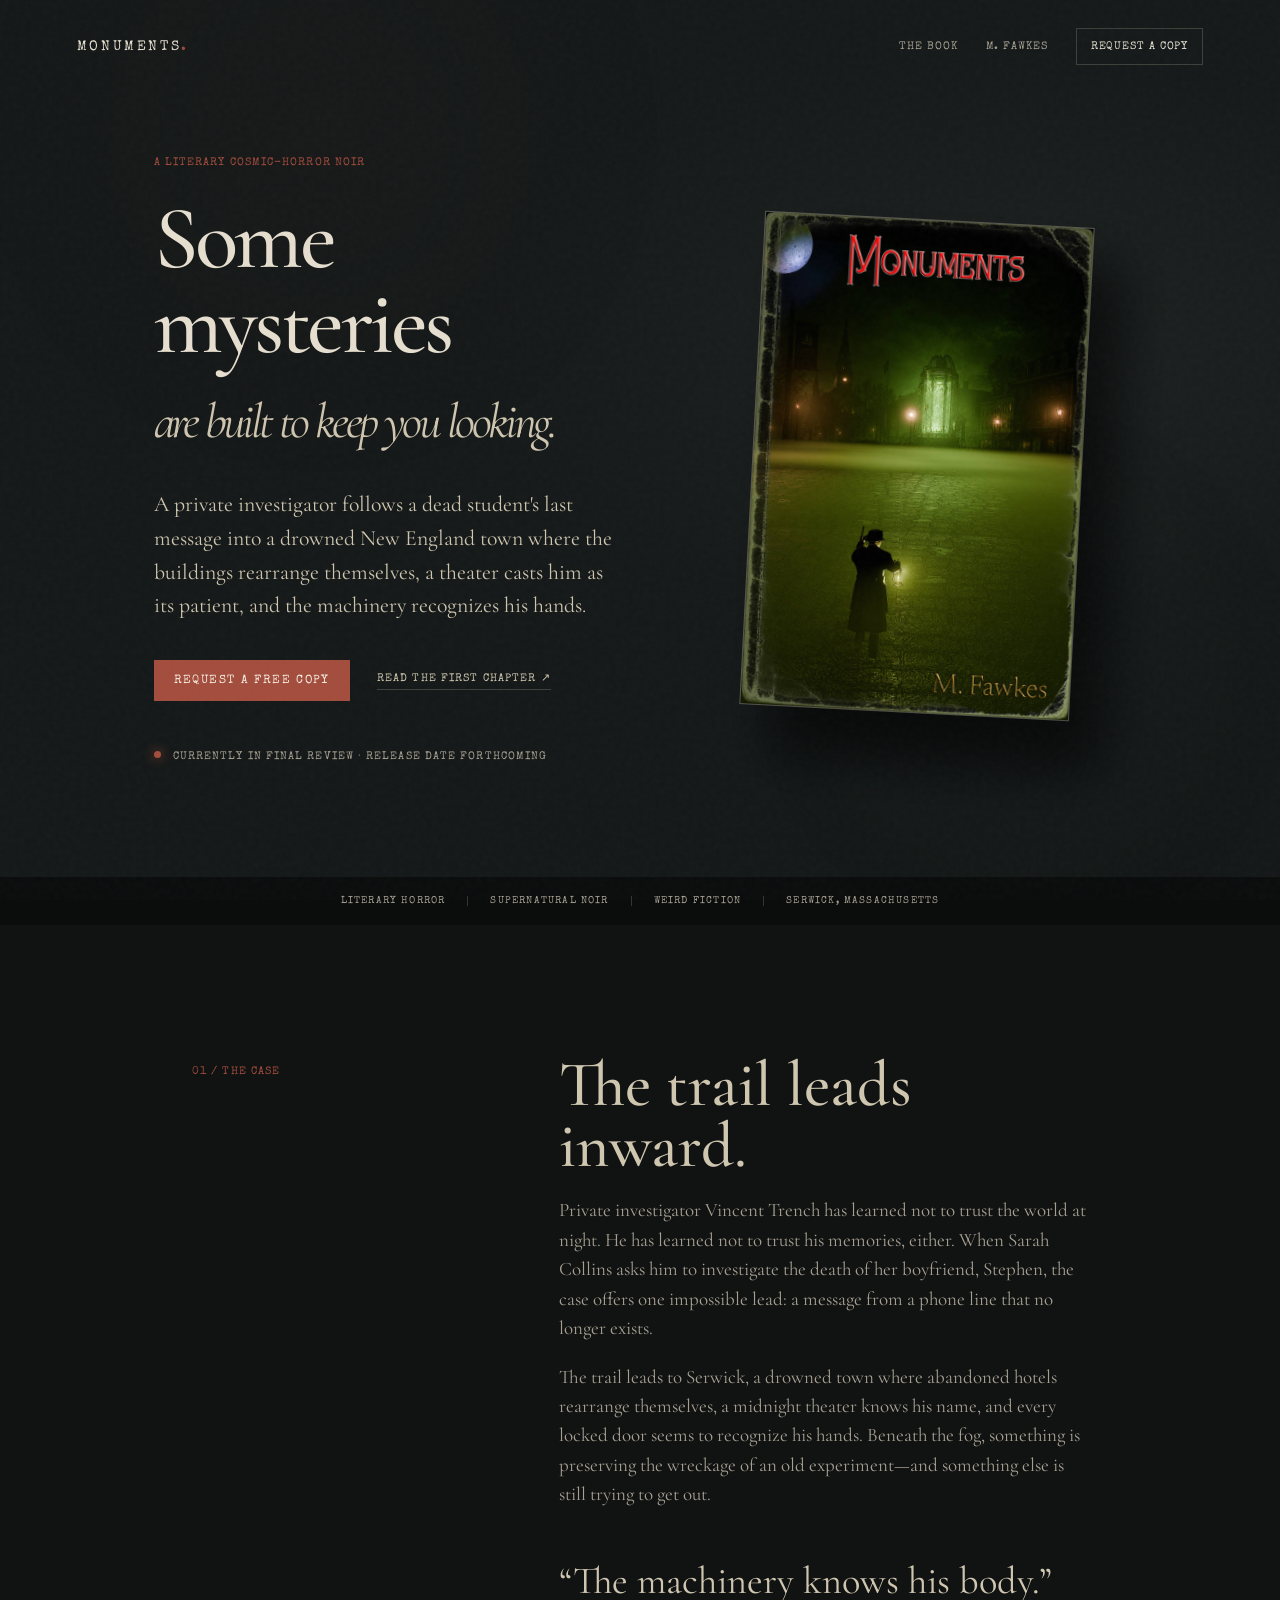
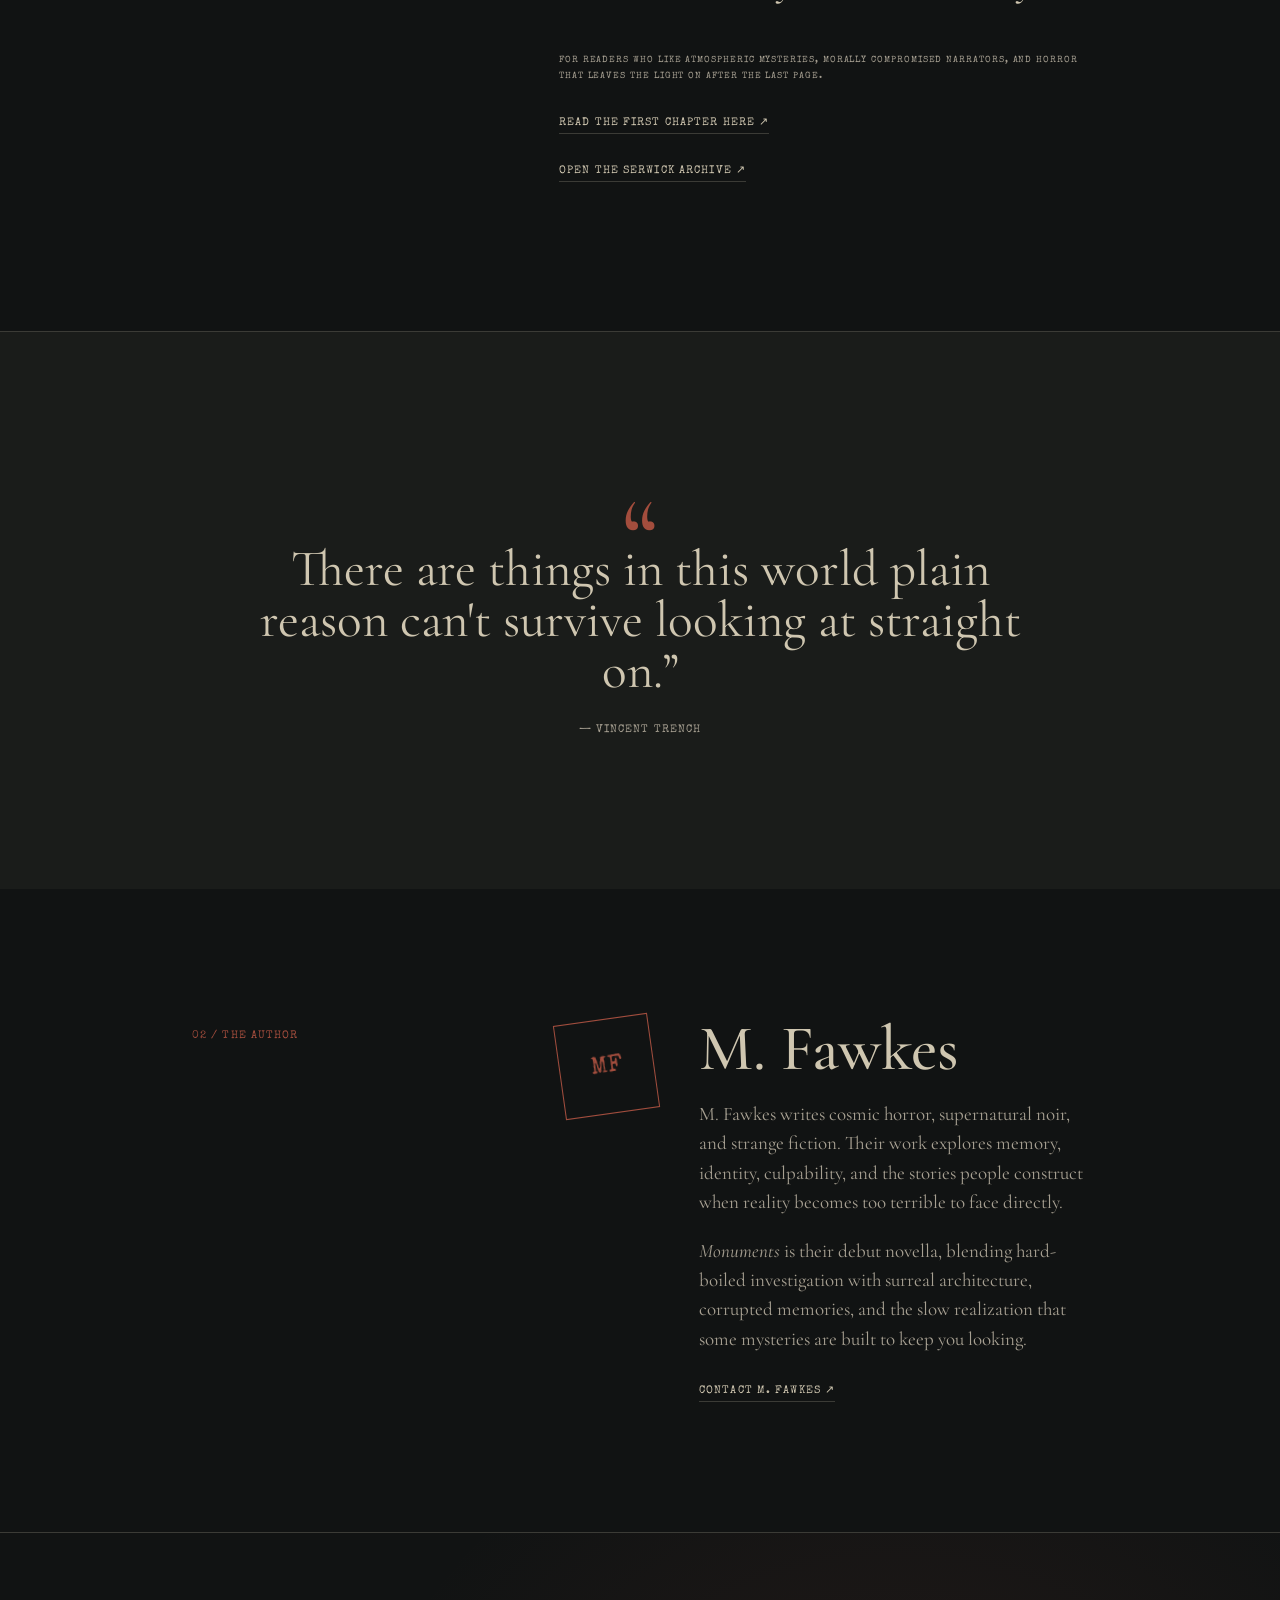
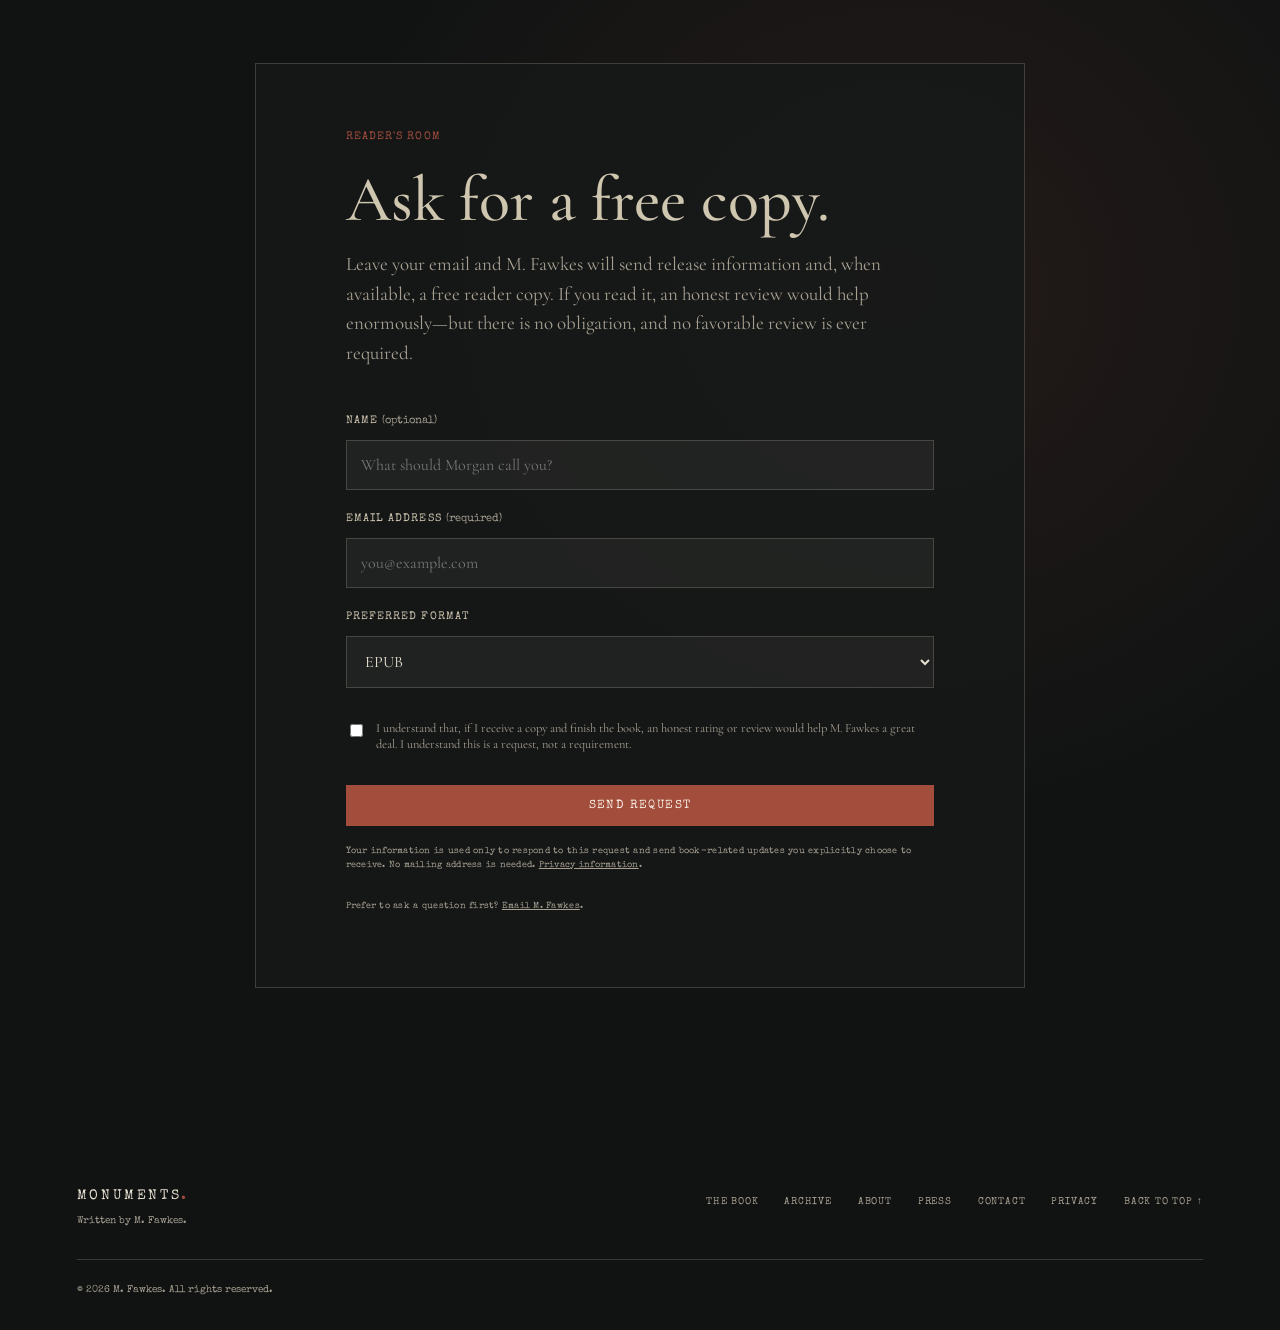
==== commit 550a382f: "Add Serwick archive and reviewer outreach campaign Create an in-world archive page, researched revie" ====
--- a/index.html
+++ b/index.html
@@ -59,6 +59,7 @@
         <blockquote>“The machinery knows his body.”</blockquote>
         <p class="small-note">For readers who like atmospheric mysteries, morally compromised narrators, and horror that leaves the light on after the last page.</p>
         <p><a class="text-link" href="sample.html">Read the first chapter here <span aria-hidden="true">↗</span></a></p>
+        <p><a class="text-link" href="archive.html">Open the Serwick archive <span aria-hidden="true">↗</span></a></p>
       </div>
     </section>
 
@@ -111,7 +112,7 @@
 
   <footer class="site-footer">
     <div><span class="wordmark">MONUMENTS<span>.</span></span><p>Written by M. Fawkes.</p></div>
-    <div class="footer-links"><a href="the-book.html">The book</a><a href="about.html">About</a><a href="press.html">Press</a><a href="mailto:Fawkesrolledacrit@gmail.com">Contact</a><a href="privacy.html">Privacy</a><a href="#top">Back to top ↑</a></div>
+    <div class="footer-links"><a href="the-book.html">The book</a><a href="archive.html">Archive</a><a href="about.html">About</a><a href="press.html">Press</a><a href="mailto:Fawkesrolledacrit@gmail.com">Contact</a><a href="privacy.html">Privacy</a><a href="#top">Back to top ↑</a></div>
     <p class="copyright">© 2026 M. Fawkes. All rights reserved.</p>
   </footer>
   <script src="script.js"></script>
--- a/styles.css
+++ b/styles.css
@@ -140,5 +140,27 @@
 .reading-end { padding: 100px 9vw; text-align: center; background: radial-gradient(ellipse at center, rgba(163,77,61,.15), transparent 58%); }
 .reading-end h2 { margin-bottom: 28px; }
 .reading-end .text-link { margin-left: 25px; }
-@media (max-width: 760px) { body { font-size: 17px; } .site-header { padding: 23px 6vw; } nav a:not(.nav-cta) { display: none; } .hero { display: flex; flex-direction: column; align-items: flex-start; padding: 130px 8vw 80px; min-height: 0; } .hero-copy { order: 1; } .cover-wrap { order: 2; align-self: center; width: min(280px, 75%); margin-top: 45px; } .hero-actions { align-items: flex-start; flex-direction: column; } .signal-strip { gap: 13px 0; } .signal-strip span { padding: 0 12px; } .split-section, .prose-section { display: block; padding: 80px 9vw; } .section-label { margin-bottom: 35px; } .quote-section { padding: 100px 9vw; } .author-content { gap: 25px; } .copy-section { padding: 80px 7vw; } .copy-card { padding: 45px 22px; } .site-footer { display: block; } .footer-links { margin-top: 30px; flex-wrap: wrap; } .copyright { margin-top: 30px !important; } .page-hero { display: block; padding: 110px 9vw 75px; } .page-cover { width: min(250px, 70vw); display: block; margin: 55px auto 0; } .author-note { display: block; padding: 75px 9vw; } .author-note .author-stamp { margin-bottom: 30px; } .page-cta { padding: 80px 9vw; } .page-cta .text-link { display: block; margin: 25px 0 0; } .two-column-copy, .press-grid { display: block; } .press-grid { padding: 80px 9vw; } .press-copy { margin-top: 65px; } .chapter-content { padding: 55px 24px 70px; font-size: .95rem; } .document-card { margin: 32px 0; padding: 25px 20px; } .reading-end .text-link { display: block; margin: 25px 0 0; } }
+.archive-hero { min-height: 500px; }
+.archive-hero h1 em { display: inline-block; color: var(--paper); font-size: .52em; font-weight: 400; }
+.archive-stamp { flex: 0 0 auto; padding: 20px; border: 2px solid var(--rust); color: var(--rust); font: 1.15rem var(--type); letter-spacing: .12em; line-height: 1.4; text-align: center; transform: rotate(5deg); }
+.archive-stamp span { font-size: .55em; }
+.archive-intro { max-width: 760px; margin: 0 auto; padding: 70px 9vw 30px; color: var(--muted); text-align: center; }
+.archive-intro p:last-child { font-size: 1.25rem; }
+.archive-grid { display: grid; grid-template-columns: 1fr 1fr; gap: 35px; max-width: 1050px; margin: 0 auto; padding: 45px 9vw 105px; }
+.archive-file { min-height: 285px; padding: 34px; color: #302b24; background: #d2c6ac; border: 1px solid rgba(48,40,31,.35); box-shadow: 7px 8px 0 rgba(0,0,0,.18); transform: rotate(-.6deg); }
+.archive-file:nth-child(2n) { transform: rotate(.7deg); background: #c9bea3; }
+.archive-file h2 { color: #352e27; font: 1.75rem var(--type); letter-spacing: .05em; text-transform: uppercase; }
+.archive-file h3 { margin: 22px 0 13px; font: 1rem var(--type); letter-spacing: .03em; }
+.archive-file p { line-height: 1.5; }
+.file-label, .file-date { color: #754132; font: .65rem var(--type); letter-spacing: .1em; text-transform: uppercase; }
+.file-note { margin-top: 28px; color: #65584b; font-size: .86rem; font-style: italic; }
+.file-signature { text-align: right; }
+.coded-file { background: #bdb298; }
+.coded-file pre { margin: 35px 0; white-space: pre-wrap; font: 1.1rem 'Courier New', monospace; letter-spacing: .08em; }
+.archive-question { padding: 105px 9vw; text-align: center; background: radial-gradient(ellipse at center, rgba(163,77,61,.15), transparent 58%); }
+.archive-question h2 { max-width: 850px; margin: 0 auto 25px; }
+.archive-question p:not(.eyebrow) { color: var(--muted); }
+.archive-question .text-link { margin-left: 25px; }
 
+@media (max-width: 760px) { .archive-hero { min-height: 0; } .archive-stamp { margin: 55px auto 0; width: max-content; } .archive-grid { display: block; padding: 25px 9vw 75px; } .archive-file { margin: 30px 0; min-height: 0; } .archive-question .text-link { display: block; margin: 25px 0 0; } body { font-size: 17px; } .site-header { padding: 23px 6vw; } nav a:not(.nav-cta) { display: none; } .hero { display: flex; flex-direction: column; align-items: flex-start; padding: 130px 8vw 80px; min-height: 0; } .hero-copy { order: 1; } .cover-wrap { order: 2; align-self: center; width: min(280px, 75%); margin-top: 45px; } .hero-actions { align-items: flex-start; flex-direction: column; } .signal-strip { gap: 13px 0; } .signal-strip span { padding: 0 12px; } .split-section, .prose-section { display: block; padding: 80px 9vw; } .section-label { margin-bottom: 35px; } .quote-section { padding: 100px 9vw; } .author-content { gap: 25px; } .copy-section { padding: 80px 7vw; } .copy-card { padding: 45px 22px; } .site-footer { display: block; } .footer-links { margin-top: 30px; flex-wrap: wrap; } .copyright { margin-top: 30px !important; } .page-hero { display: block; padding: 110px 9vw 75px; } .page-cover { width: min(250px, 70vw); display: block; margin: 55px auto 0; } .author-note { display: block; padding: 75px 9vw; } .author-note .author-stamp { margin-bottom: 30px; } .page-cta { padding: 80px 9vw; } .page-cta .text-link { display: block; margin: 25px 0 0; } .two-column-copy, .press-grid { display: block; } .press-grid { padding: 80px 9vw; } .press-copy { margin-top: 65px; } .chapter-content { padding: 55px 24px 70px; font-size: .95rem; } .document-card { margin: 32px 0; padding: 25px 20px; } .reading-end .text-link { display: block; margin: 25px 0 0; } }
+
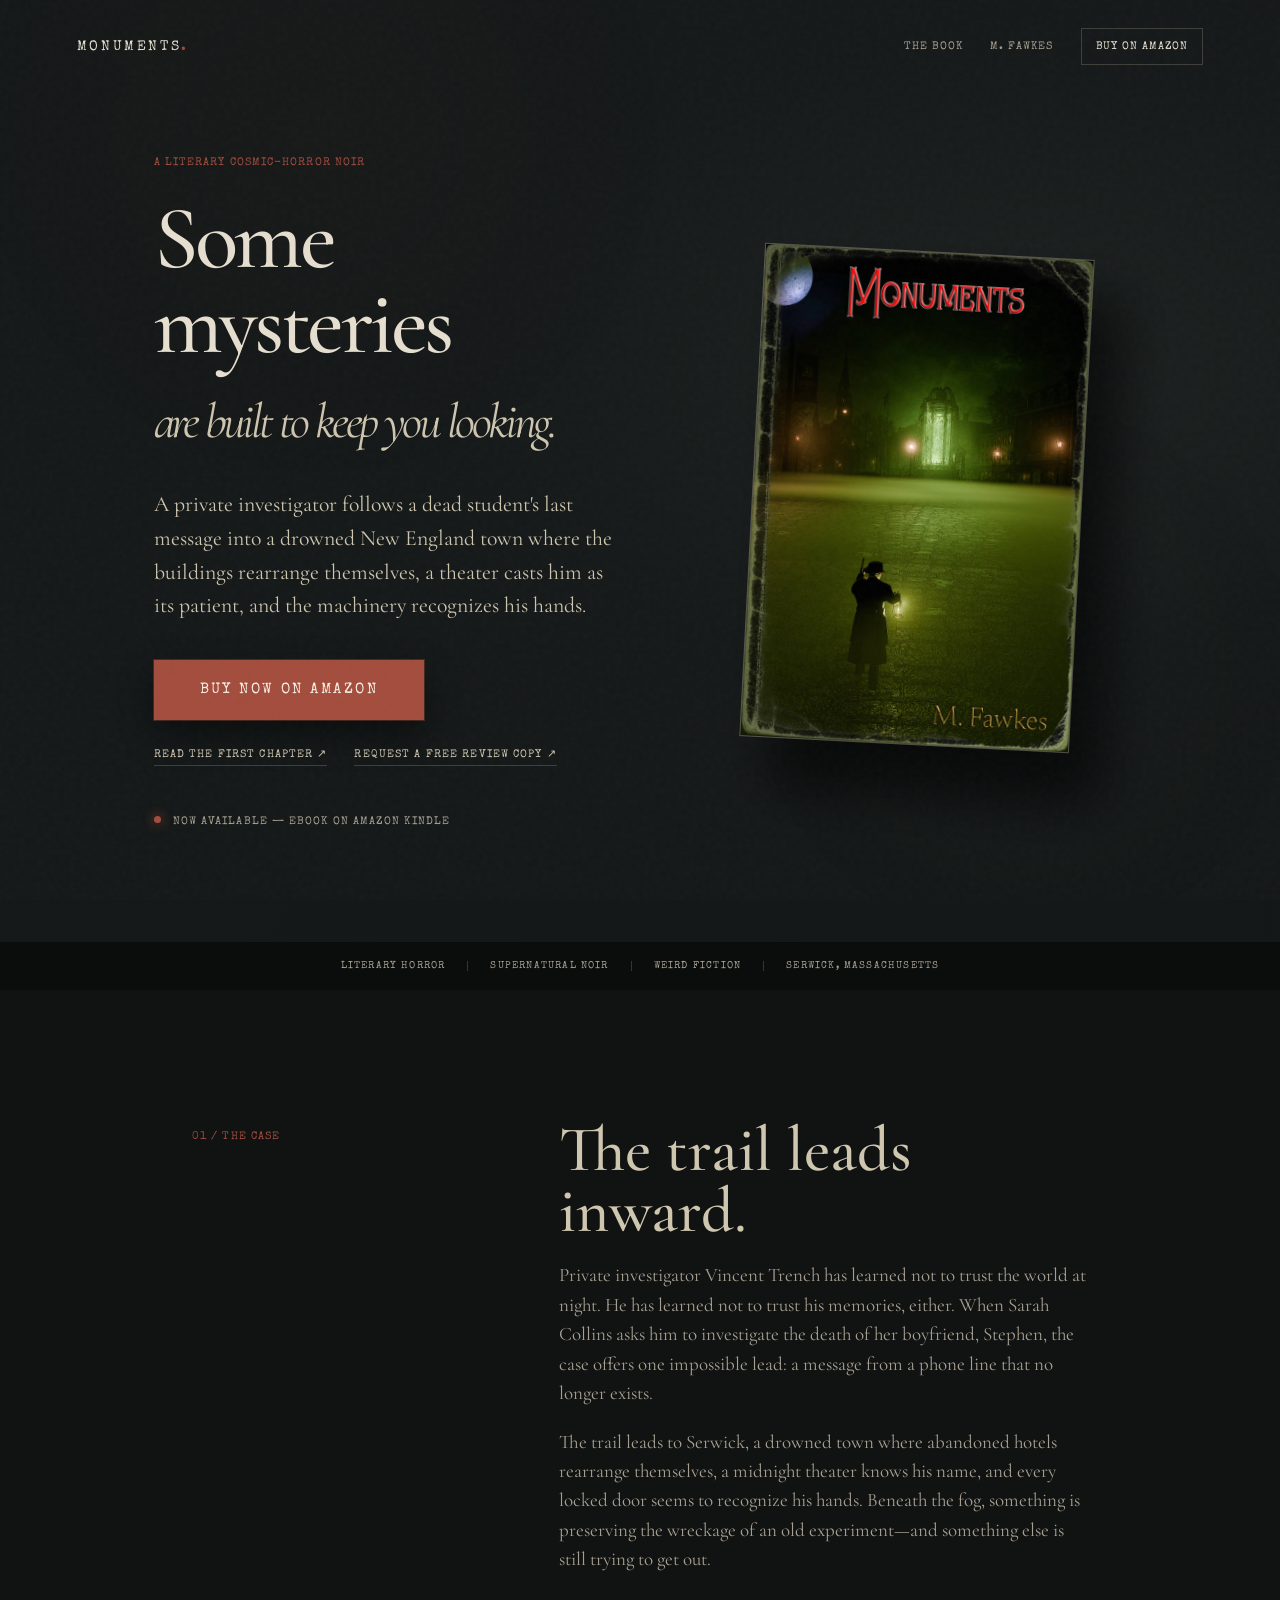
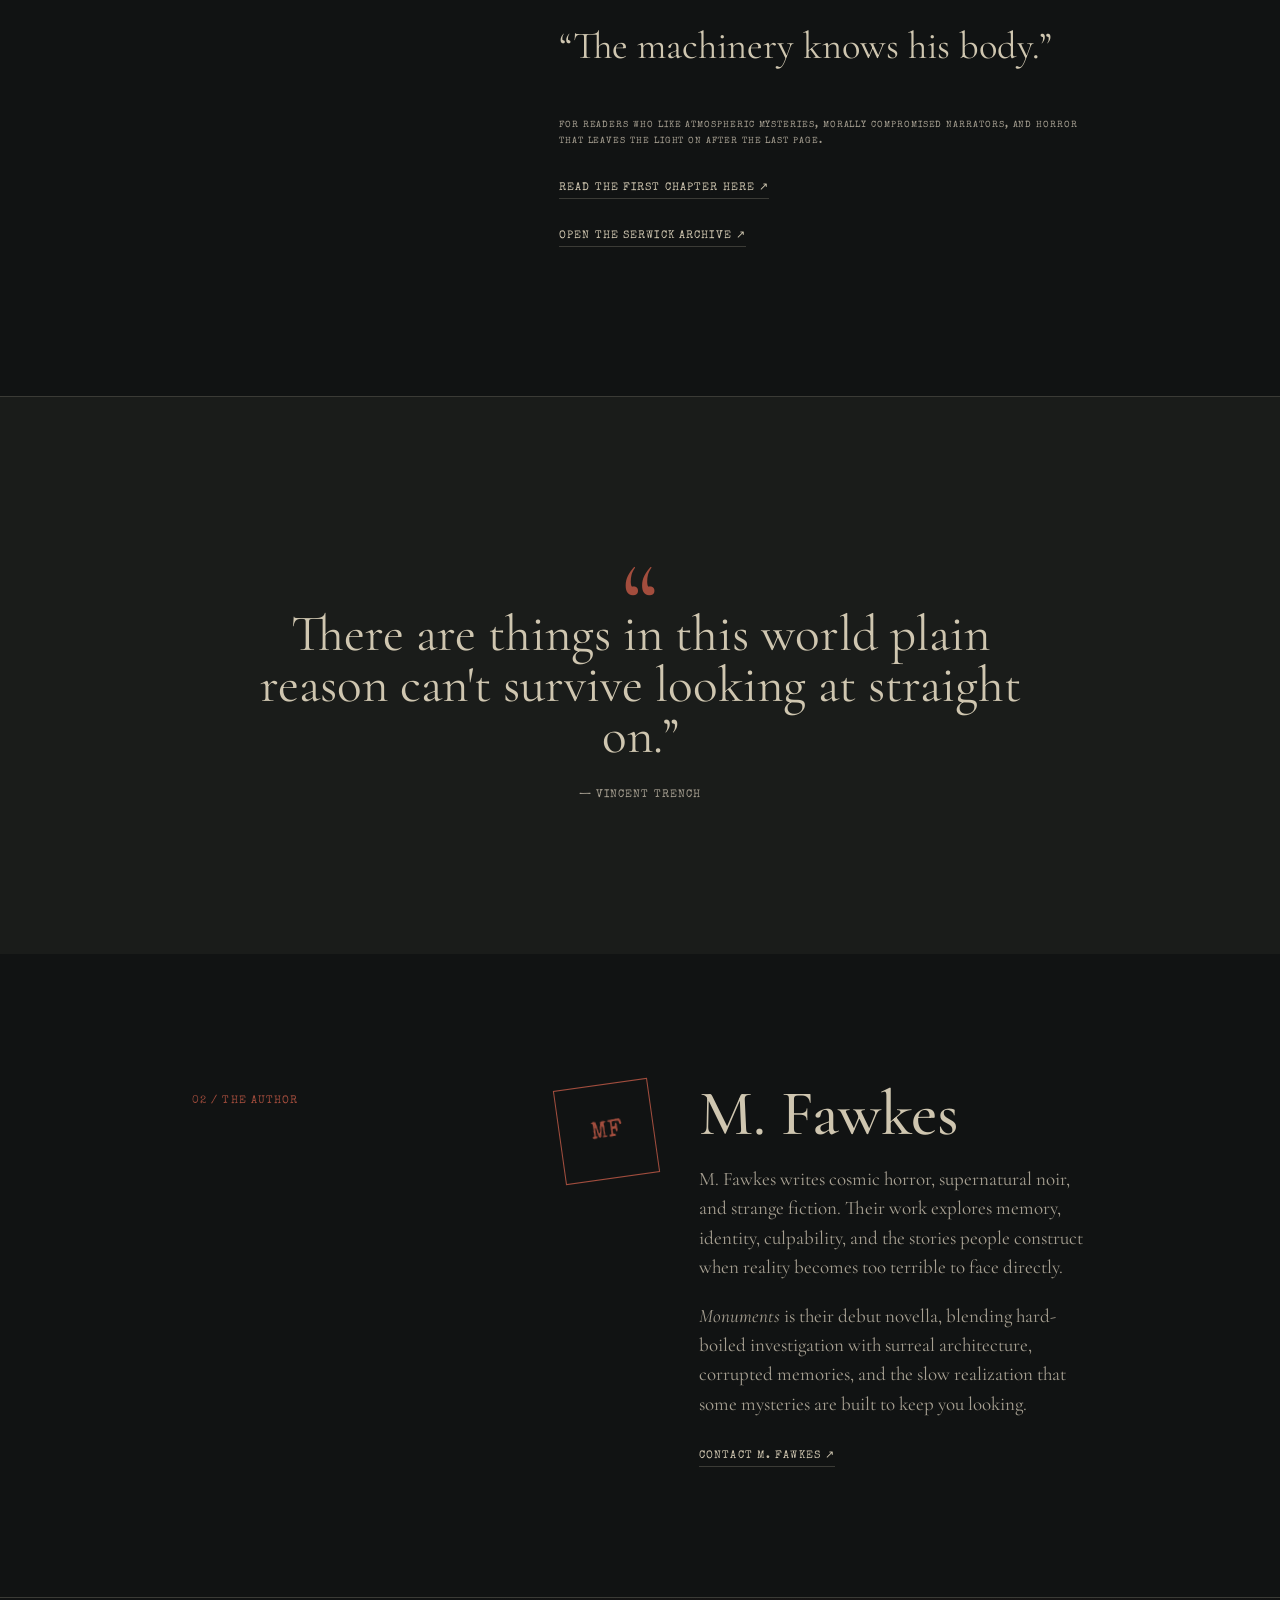
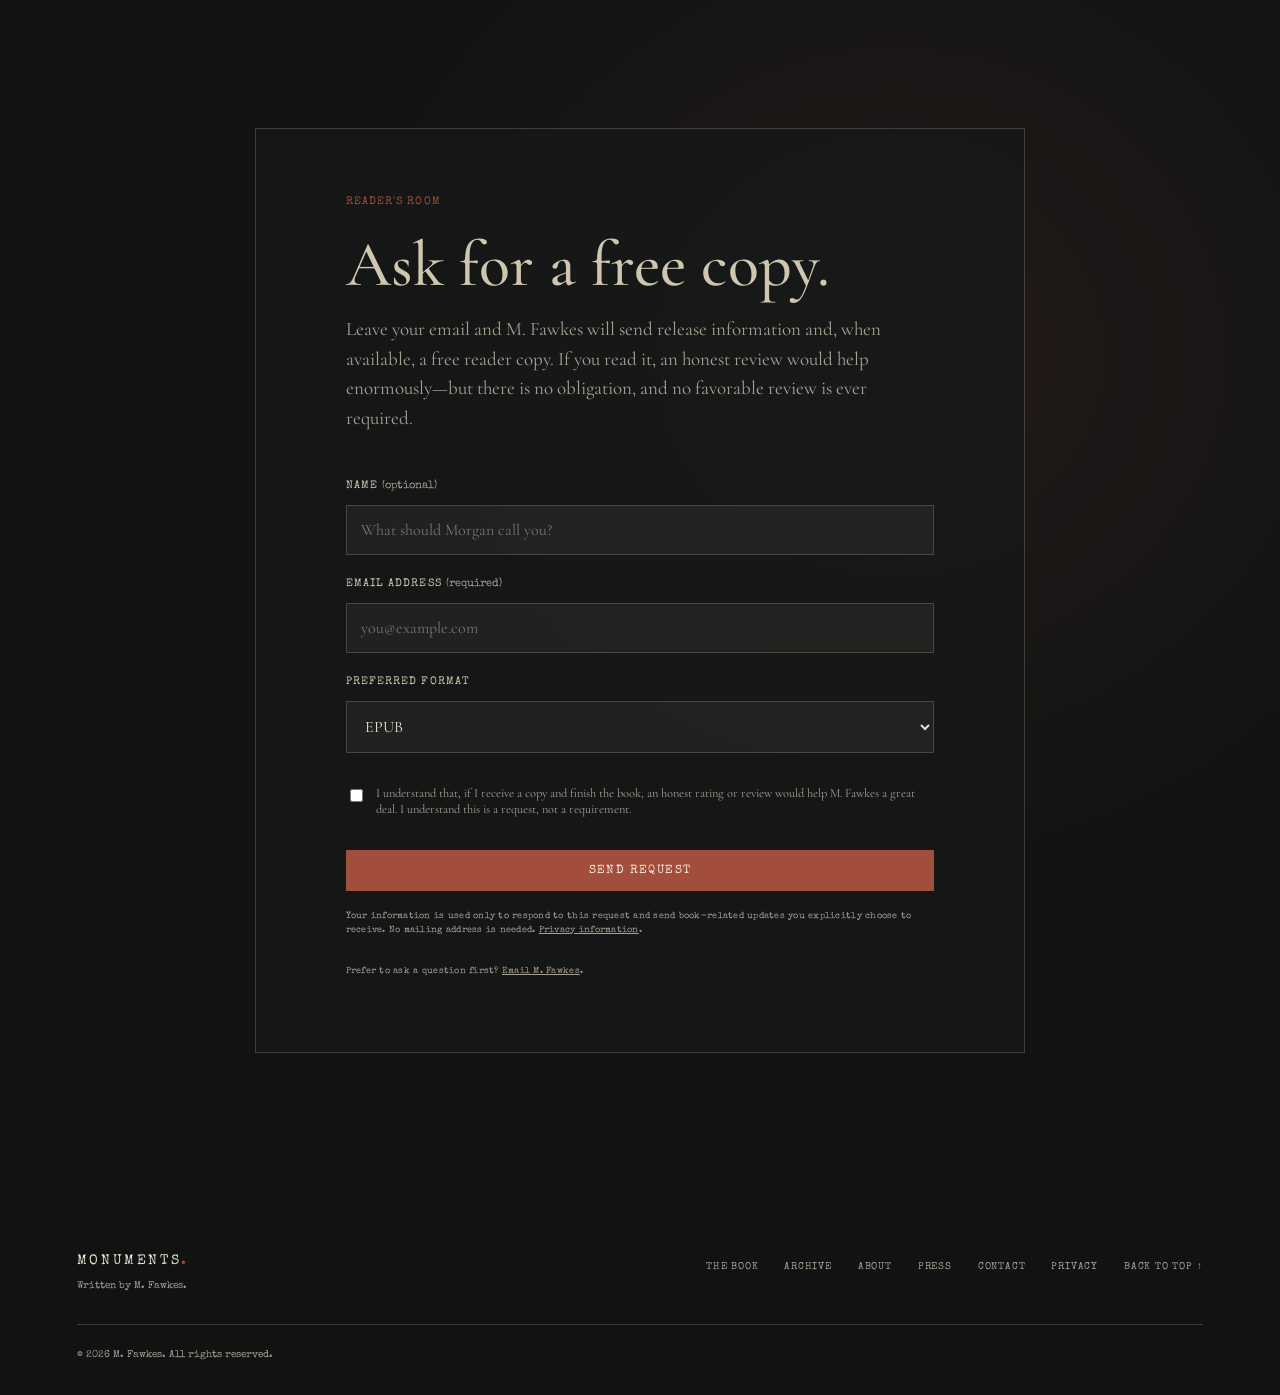
==== commit 05697889: "Add Amazon buy buttons now that the novella is live Replace every final-review notice with buy links" ====
--- a/index.html
+++ b/index.html
@@ -24,7 +24,7 @@
     <nav aria-label="Main navigation">
       <a href="the-book.html">The Book</a>
       <a href="about.html">M. Fawkes</a>
-      <a class="nav-cta" href="#copy">Request a Copy</a>
+      <a class="nav-cta" href="https://www.amazon.com/dp/B0HKTP2914" target="_blank" rel="noopener">Buy on Amazon</a>
     </nav>
   </header>
 
@@ -35,10 +35,11 @@
         <h1 id="hero-title">Some mysteries<br><em>are built to keep you looking.</em></h1>
         <p class="lede">A private investigator follows a dead student's last message into a drowned New England town where the buildings rearrange themselves, a theater casts him as its patient, and the machinery recognizes his hands.</p>
         <div class="hero-actions">
-          <a class="button button-primary" href="#copy">Request a free copy</a>
+          <a class="button button-primary button-large" href="https://www.amazon.com/dp/B0HKTP2914" target="_blank" rel="noopener">Buy now on Amazon</a>
           <a class="text-link" href="sample.html">Read the first chapter <span aria-hidden="true">↗</span></a>
+          <a class="text-link" href="#copy">Request a free review copy <span aria-hidden="true">↗</span></a>
         </div>
-        <p class="status"><span class="status-dot"></span> Currently in final review · Release date forthcoming</p>
+        <p class="status"><span class="status-dot"></span> Now available — ebook on Amazon Kindle</p>
       </div>
       <div class="cover-wrap">
         <div class="cover-shadow"></div>
--- a/styles.css
+++ b/styles.css
@@ -33,11 +33,15 @@
 h1 { font-size: clamp(3.8rem, 7vw, 7.5rem); letter-spacing: -.04em; }
 h1 em { color: var(--paper); font-size: .55em; display: inline-block; margin-top: .2em; font-weight: 400; }
 .lede { color: var(--paper); font-size: clamp(1.15rem, 1.7vw, 1.42rem); max-width: 590px; margin: 37px 0; }
-.hero-actions { display: flex; gap: 27px; align-items: center; }
+.hero-actions { display: flex; flex-wrap: wrap; gap: 27px; align-items: center; }
 .button { display: inline-block; border: 0; cursor: pointer; font: .72rem var(--type); letter-spacing: .12em; text-transform: uppercase; padding: 15px 20px; text-decoration: none; transition: transform .2s, background .2s; }
 .button:hover { transform: translateY(-2px); }
 .button-primary { background: var(--rust); color: #f8eee3; }
 .button-primary:hover { background: #bd5c49; }
+.button-large { font-size: .95rem; letter-spacing: .16em; padding: 22px 46px; box-shadow: 0 0 0 1px rgba(163,77,61,.35), 0 14px 34px rgba(0,0,0,.45); }
+.button-large:hover { transform: translateY(-2px) scale(1.02); }
+@media (prefers-reduced-motion: no-preference) { .button-large { animation: buy-pulse 2.6s ease-in-out infinite; } }
+@keyframes buy-pulse { 0%, 100% { box-shadow: 0 0 0 1px rgba(163,77,61,.35), 0 14px 34px rgba(0,0,0,.45), 0 0 0 rgba(163,77,61,0); } 50% { box-shadow: 0 0 0 1px rgba(163,77,61,.6), 0 14px 34px rgba(0,0,0,.45), 0 0 26px rgba(163,77,61,.45); } }
 .text-link { color: var(--paper); font: .7rem var(--type); letter-spacing: .1em; text-decoration: none; text-transform: uppercase; border-bottom: 1px solid var(--line); padding-bottom: 5px; }
 .status { color: var(--muted); margin-top: 48px; }
 .status-dot { width: 7px; height: 7px; display: inline-block; margin: 0 8px 1px 0; border-radius: 50%; background: var(--rust); box-shadow: 0 0 12px var(--rust); }
